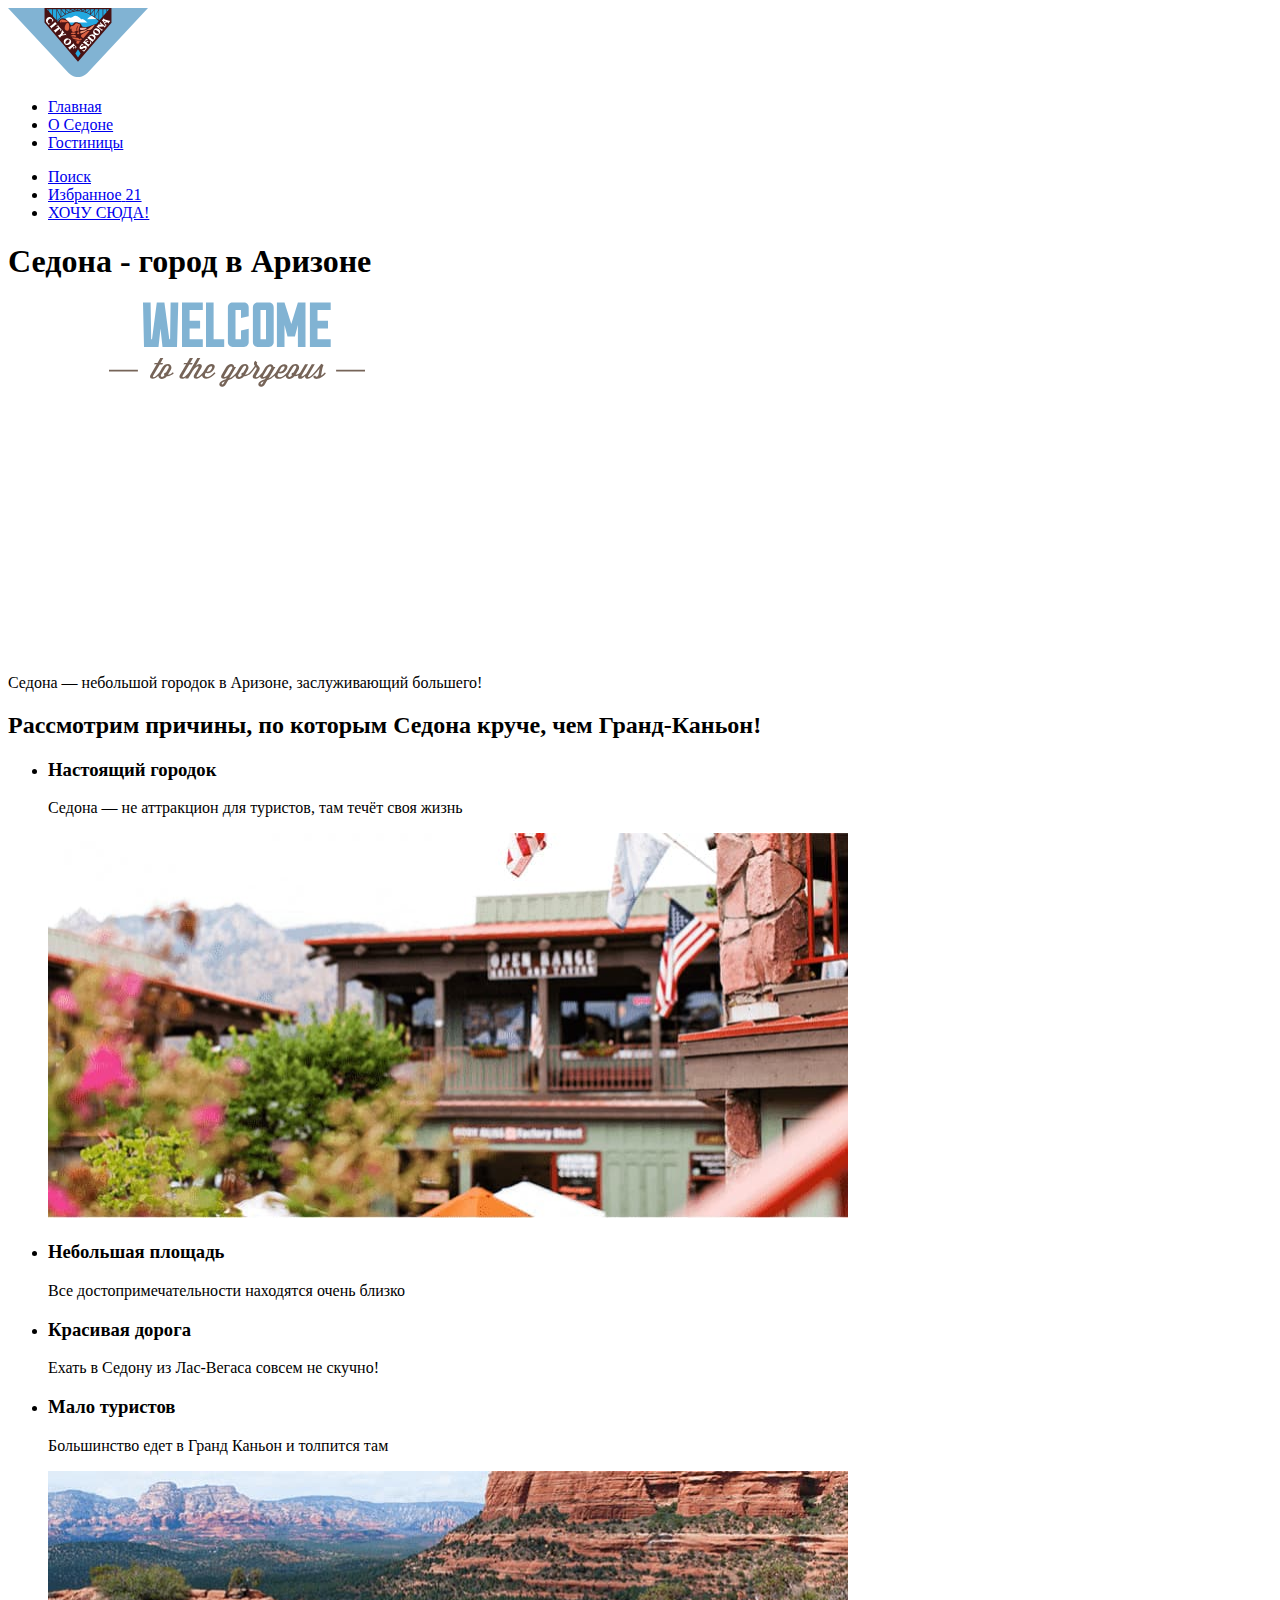
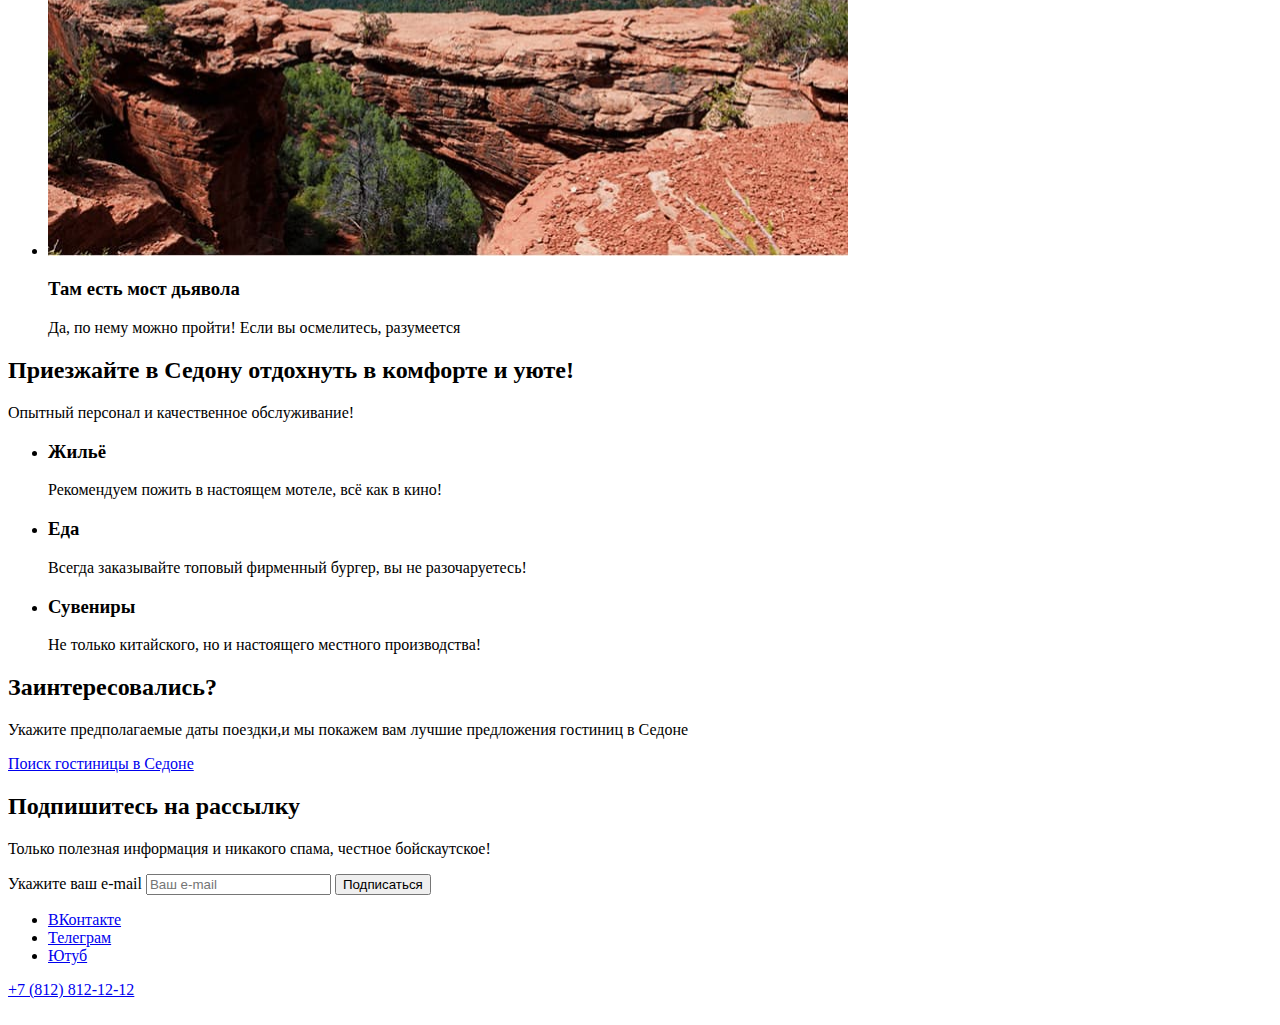
==== index.html @ 7d344d11 "Добавляет контентные изображения х2" ====
<!DOCTYPE html>
<html lang="ru">

  <head>
    <meta charset="utf-8">
    <title>HTML Academy: Седона</title>
  </head>

  <body>
    <header class="page-header">
      <nav class="navigation">
        <a class="navigation-logo" href="index.html" aria-current>
          <img class="page-header-logo" alt="Логотип города Седона" src="images/logo.svg" width="140" height="70">
        </a>
        <ul class="navigation-list">
          <li class="navigation-item">
            <a class="navigation-link navigation-link-current" aria-current href="index.html">Главная</a>
          </li>
          <li class="navigation-item">
            <a class="navigation-link" href="#">О Седоне</a>
          </li>
          <li class="navigation-item">
            <a class="navigation-link" href="#">Гостиницы</a>
          </li>
        </ul>
        <ul class="navigation-list navigation-user">
          <li class="navigation-user-item">
            <a class="navigation-link" href="#">
              <span class="visually-hidden">Поиск</span></a>
          </li>
          <li class="navigation-user-item">
            <a class="navigation-link" href="#">
              <span class="visually-hidden">Избранное</span>
              <span class="likes-number">21</span></a>
          </li>
          <li class="navigation-user-item">
            <a class="navigation-link" href="#">ХОЧУ СЮДА!</a>
          </li>
        </ul>
      </nav>
    </header>

    <main class="main-index">
      <section class="welcome">
        <h1 class="visually-hidden">Седона - город в Аризоне </h1>
        <img class="welcome-photo" src="images/welcome.svg" width="458" height="352"
          alt="Welcome to the gorgeous Sedona because the Grand Canyon sucks!">
      </section>
      <section class="advantages">
        <p>Седона — небольшой городок в Аризоне,
          заслуживающий большего!</p>
        <h2>Рассмотрим причины, по которым Седона круче, чем Гранд-Каньон!</h2>
        <ul class="advantages-list">
          <li class="advantages-item">
            <h3>Настоящий городок</h3>
            <p>Седона — не аттракцион для туристов, там течёт своя жизнь</p>
            <img class="advantages-photo-1" src="images/photo-1.jpg" width="800" height="385"
              alt="Ресторан в городе Седона">
          </li>
          <li class="advantages-item">
            <h3>Небольшая площадь</h3>
            <p>Все достопримечательности находятся очень близко</p>
          </li>
          <li class="advantages-item">
            <h3>Красивая дорога</h3>
            <p>Ехать в Седону из Лас-Вегаса совсем не скучно!</p>
          </li>
          <li class="advantages-item">
            <h3>Мало туристов</h3>
            <p>Большинство едет в Гранд Каньон и толпится там</p>
          </li>
          <li class="advantages-item">
            <img class="advantages-photo-2" src="images/photo-2.jpg" width="800" height="385"
              alt="Каменный мост в скалах из красного песчаника в Седоне">
            <h3>Там есть мост дьявола</h3>
            <p>Да, по нему можно пройти! Если вы осмелитесь, разумеется</p>
          </li>
        </ul>
      </section>
      <section>
        <h2>Приезжайте в Седону отдохнуть в комфорте и уюте!</h2>
        <p>Опытный персонал и качественное обслуживание!</p>
        <ul class="reasons-list">
          <li class="reasons-item">
            <h3>Жильё</h3>
            <p class="reasons-text">Рекомендуем пожить в настоящем мотеле,
              всё как в кино!</p>
          </li>
          <li class="reasons-item">
            <h3>Еда</h3>
            <p class="reasons-text">Всегда заказывайте
              топовый фирменный бургер, вы не разочаруетесь!</p>
          </li>
          <li class="reasons-item">
            <h3>Сувениры</h3>
            <p class="reasons-text">Не только китайского,
              но и настоящего местного производства!</p>
          </li>
        </ul>
      </section>
      <section>
        <h2>Заинтересовались?</h2>
        <p>Укажите предполагаемые даты поездки,и мы покажем вам лучшие предложения гостиниц в Седоне</p>
        <a href="#">Поиск гостиницы в Седоне</a>
      </section>
      <section>
        <h2>Подпишитесь на рассылку</h2>
        <p>Только полезная информация и никакого спама, честное бойскаутское!</p>
        <form class="subscribe-form" action="https://echo.htmlacademy.ru/" method="post">
          <label class="visually-hidden" for="subscribe-email">Укажите ваш e-mail</label>
          <input type="text" id="subscribe-email" name="user-email" placeholder="Ваш e-mail" required>
          <button class="subscribe-button" type="submit">Подписаться</button>
        </form>
      </section>
    </main>
    <footer class="page-footer">
      <div class="social-network">
        <ul class="social-network-list">
          <li class="social-network-item">
            <a class="social-network" href="https://vk.com/htmlacademy">
              <span class="visually-hidden">ВКонтакте</span>
            </a>
          </li>
          <li class="social-network-item">
            <a class="social-network" href="https://t.me/s/htmlacademy">
              <span class="visually-hidden">Телеграм</span>
            </a>
          </li>
          <li class="social-network-item">
            <a class="social-network" href="https://www.youtube.com/channel/UChUxTMjJGo-JDRY8pNTGL2g">
              <span class="visually-hidden">Ютуб</span>
            </a>
          </li>
        </ul>
      </div>
      <div class="phone-number">
        <a class="phone-number" href="tel:+78128121212">+7 (812) 812-12-12</a>
      </div>
      <div class="partner-logo">
        <a class="partner-logo-link" href="https://htmlacademy.ru/"><img src="#" alt=""></a>
      </div>
    </footer>
  </body>

</html>
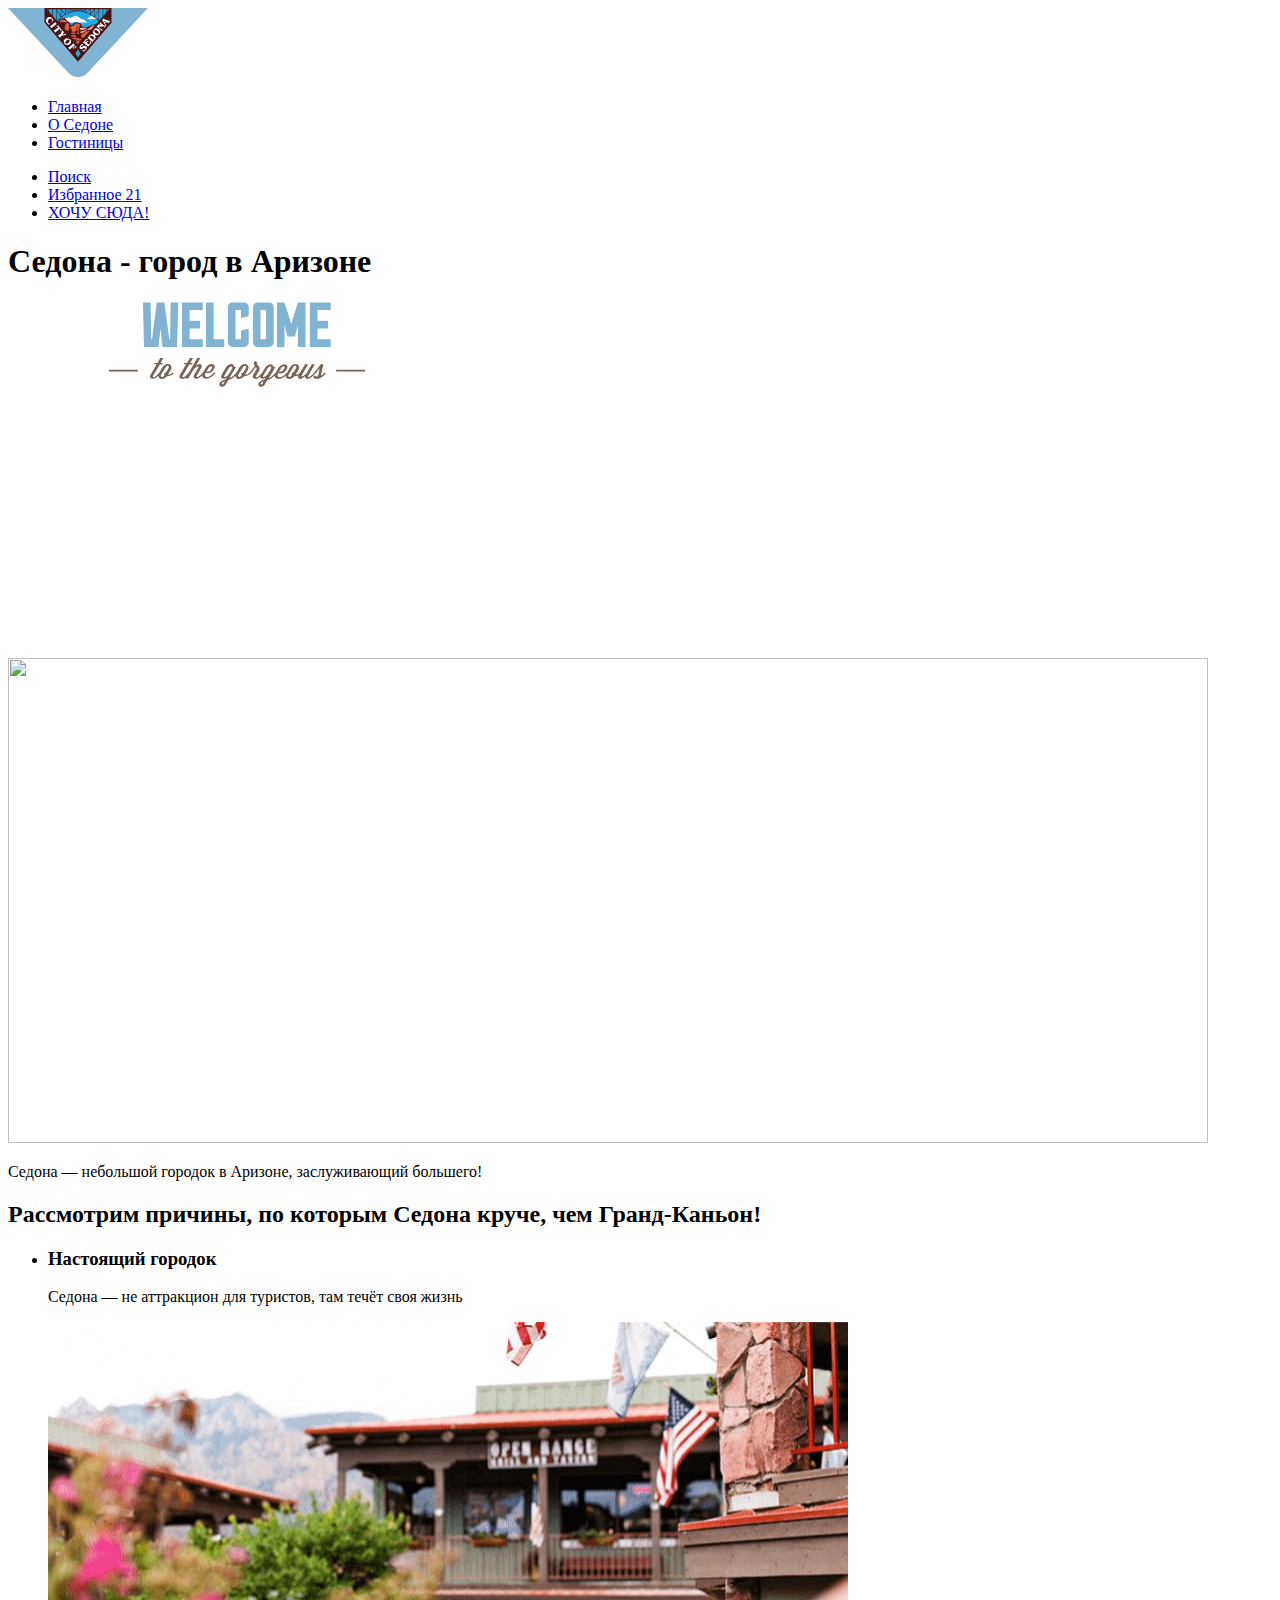
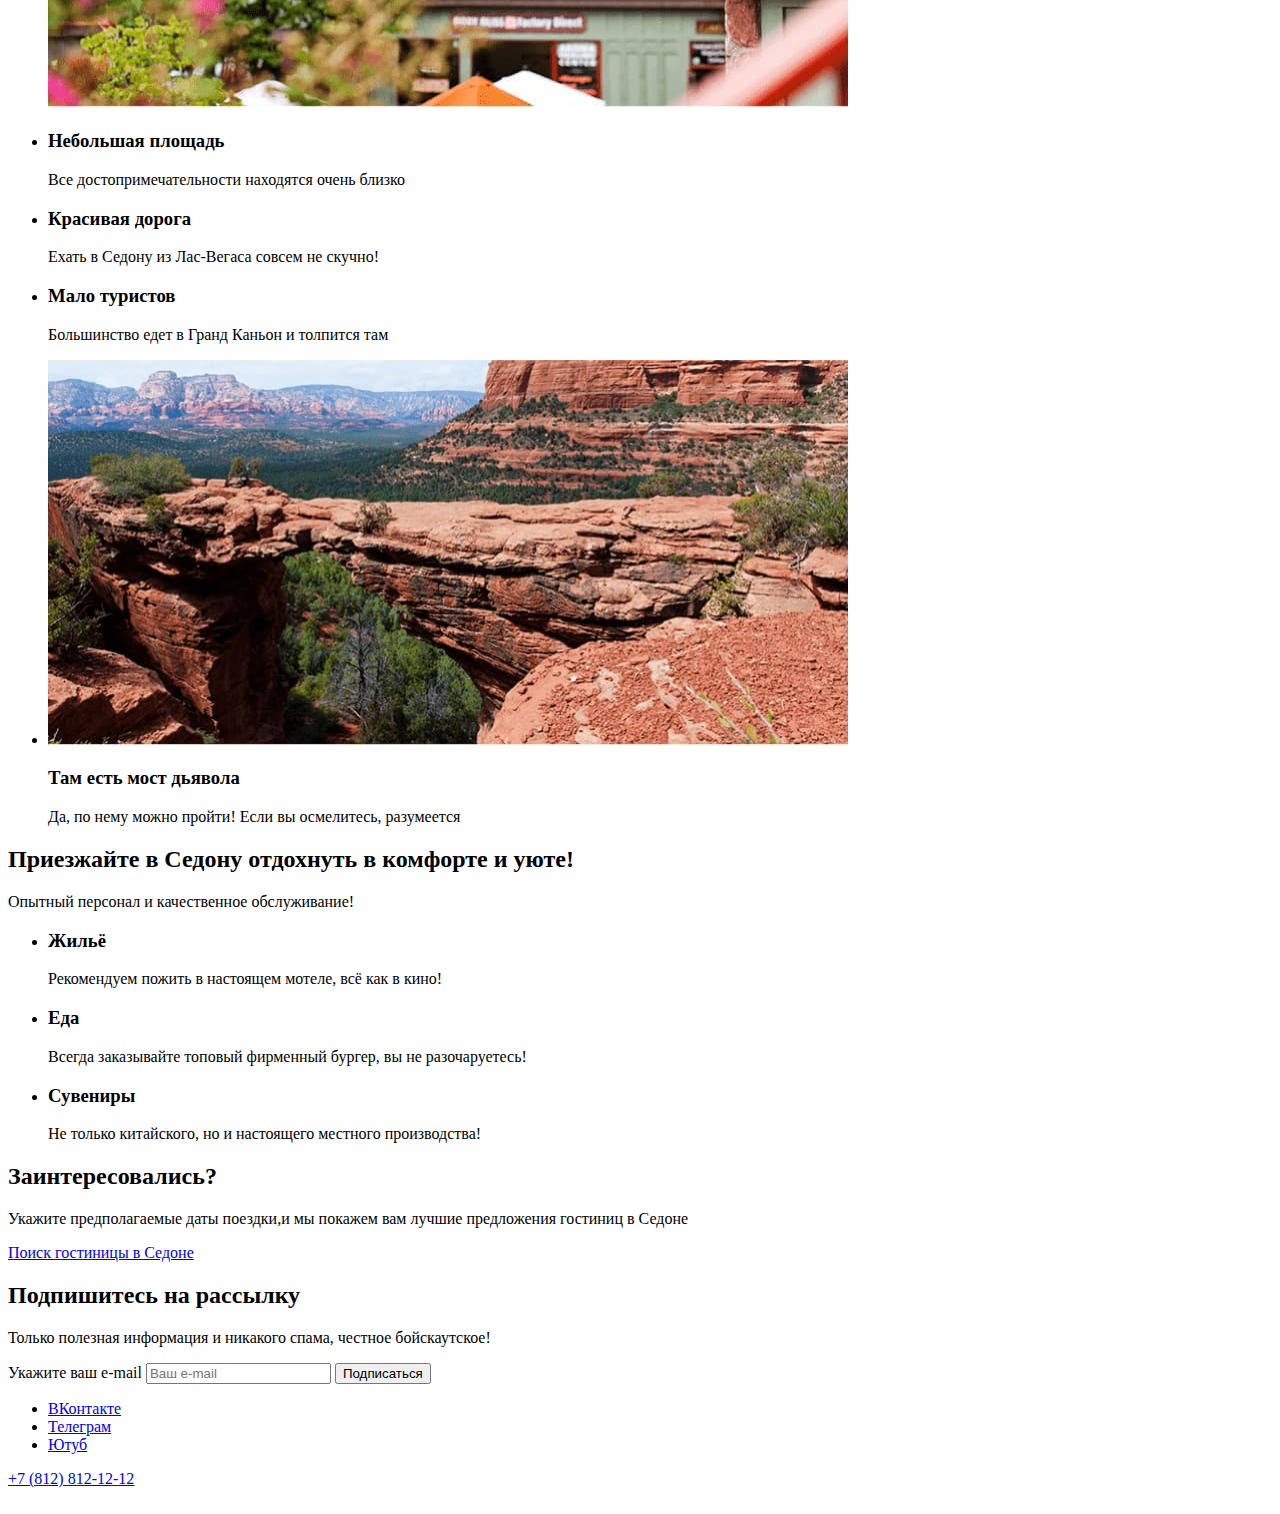
==== commit db582cd3: "Базовая стилизация ч1" ====
--- a/index.html
+++ b/index.html
@@ -4,6 +4,7 @@
   <head>
     <meta charset="utf-8">
     <title>HTML Academy: Седона</title>
+    <link rel="stylesheet" href="styles/styles.css">
   </head>
 
   <body>
@@ -14,7 +15,7 @@
         </a>
         <ul class="navigation-list">
           <li class="navigation-item">
-            <a class="navigation-link navigation-link-current" aria-current href="index.html">Главная</a>
+            <a class="navigation-link-current" aria-current href="index.html">Главная</a>
           </li>
           <li class="navigation-item">
             <a class="navigation-link" href="#">О Седоне</a>
@@ -23,7 +24,7 @@
             <a class="navigation-link" href="#">Гостиницы</a>
           </li>
         </ul>
-        <ul class="navigation-list navigation-user">
+        <ul class="navigation-list-user">
           <li class="navigation-user-item">
             <a class="navigation-link" href="#">
               <span class="visually-hidden">Поиск</span></a>
@@ -34,7 +35,7 @@
               <span class="likes-number">21</span></a>
           </li>
           <li class="navigation-user-item">
-            <a class="navigation-link" href="#">ХОЧУ СЮДА!</a>
+            <a class="navigation-link nav-button" href="#">ХОЧУ СЮДА!</a>
           </li>
         </ul>
       </nav>
@@ -43,15 +44,16 @@
     <main class="main-index">
       <section class="welcome">
         <h1 class="visually-hidden">Седона - город в Аризоне </h1>
-        <img class="welcome-photo" src="images/welcome.svg" width="458" height="352"
+        <img class="welcome-text" src="images/welcome.svg" width="458" height="352"
           alt="Welcome to the gorgeous Sedona because the Grand Canyon sucks!">
+        <img class="welcome-image" src="images/welcome-image.jpg" width="1200" height="485" alt="">
       </section>
       <section class="advantages">
         <p>Седона — небольшой городок в Аризоне,
           заслуживающий большего!</p>
         <h2>Рассмотрим причины, по которым Седона круче, чем Гранд-Каньон!</h2>
         <ul class="advantages-list">
-          <li class="advantages-item">
+          <li class="advantages-item-white">
             <h3>Настоящий городок</h3>
             <p>Седона — не аттракцион для туристов, там течёт своя жизнь</p>
             <img class="advantages-photo-1" src="images/photo-1.jpg" width="800" height="385"
@@ -69,7 +71,7 @@
             <h3>Мало туристов</h3>
             <p>Большинство едет в Гранд Каньон и толпится там</p>
           </li>
-          <li class="advantages-item">
+          <li class="advantages-item-white">
             <img class="advantages-photo-2" src="images/photo-2.jpg" width="800" height="385"
               alt="Каменный мост в скалах из красного песчаника в Седоне">
             <h3>Там есть мост дьявола</h3>
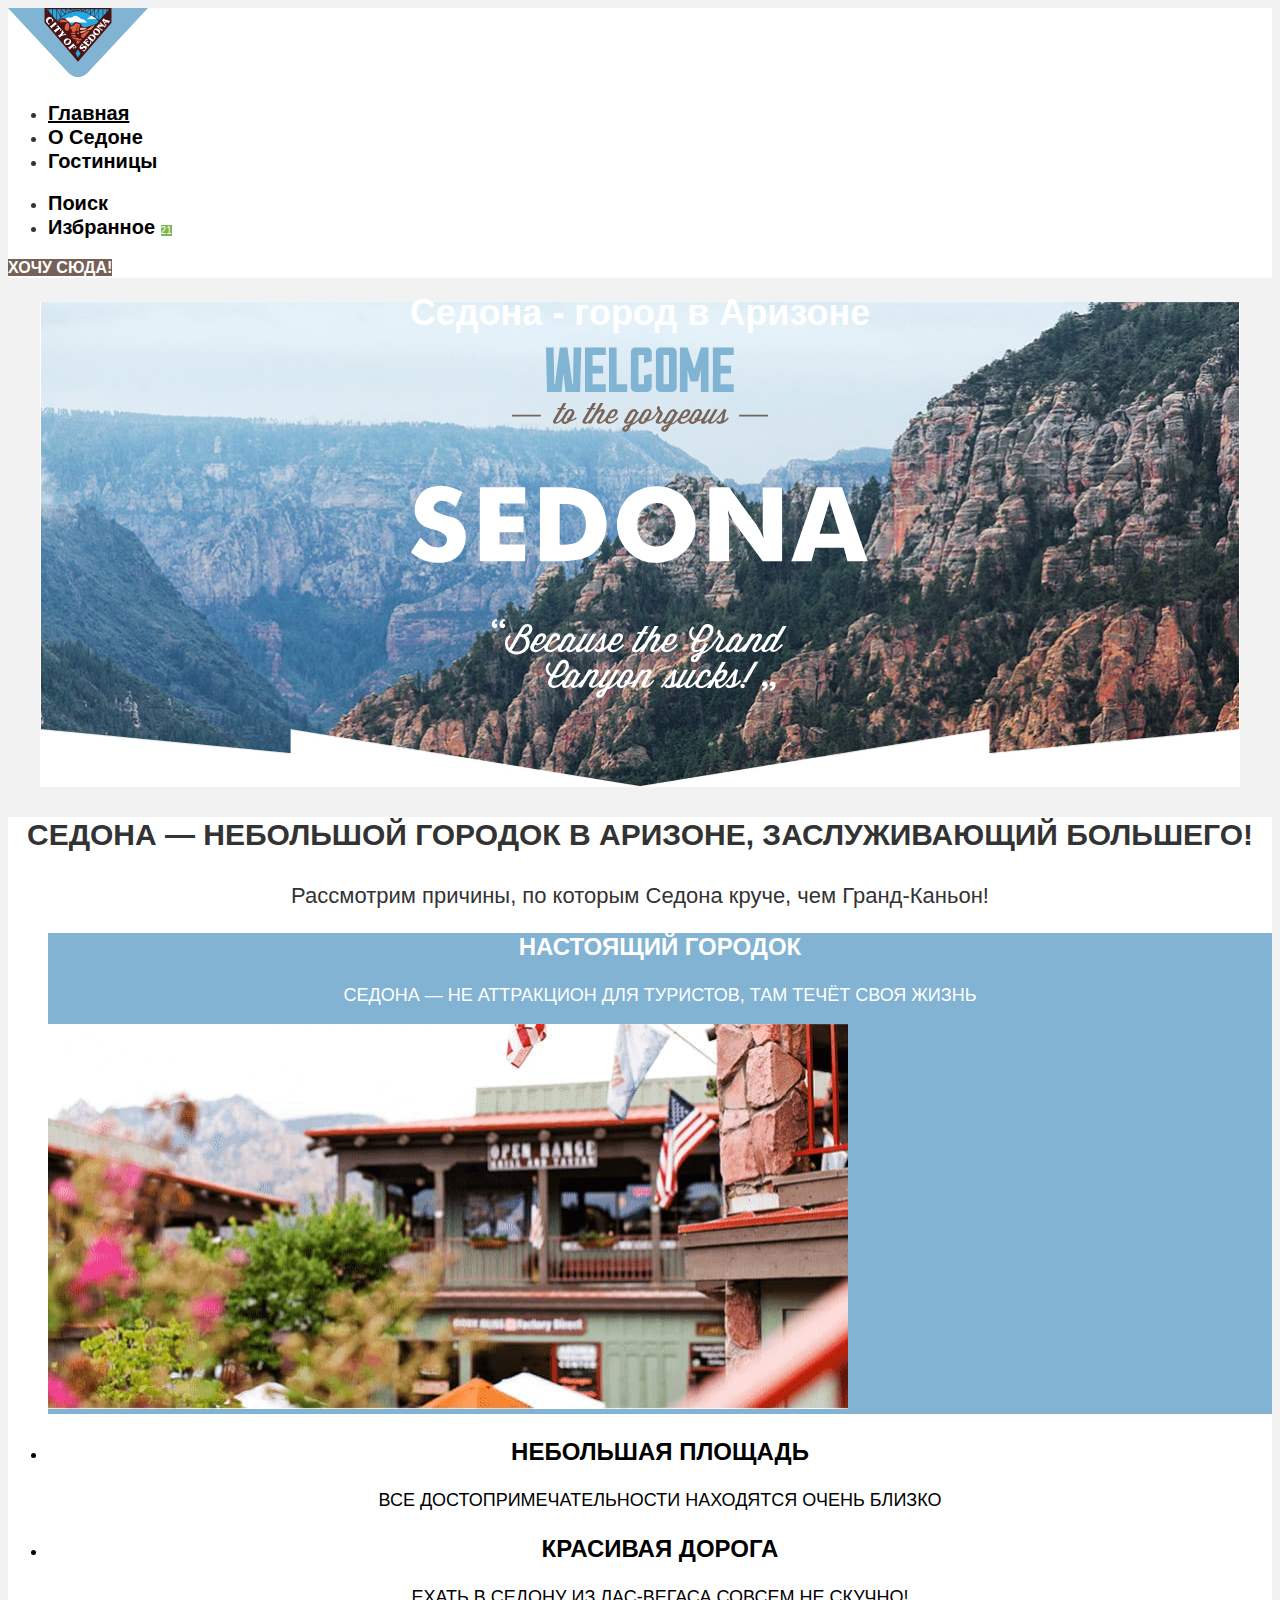
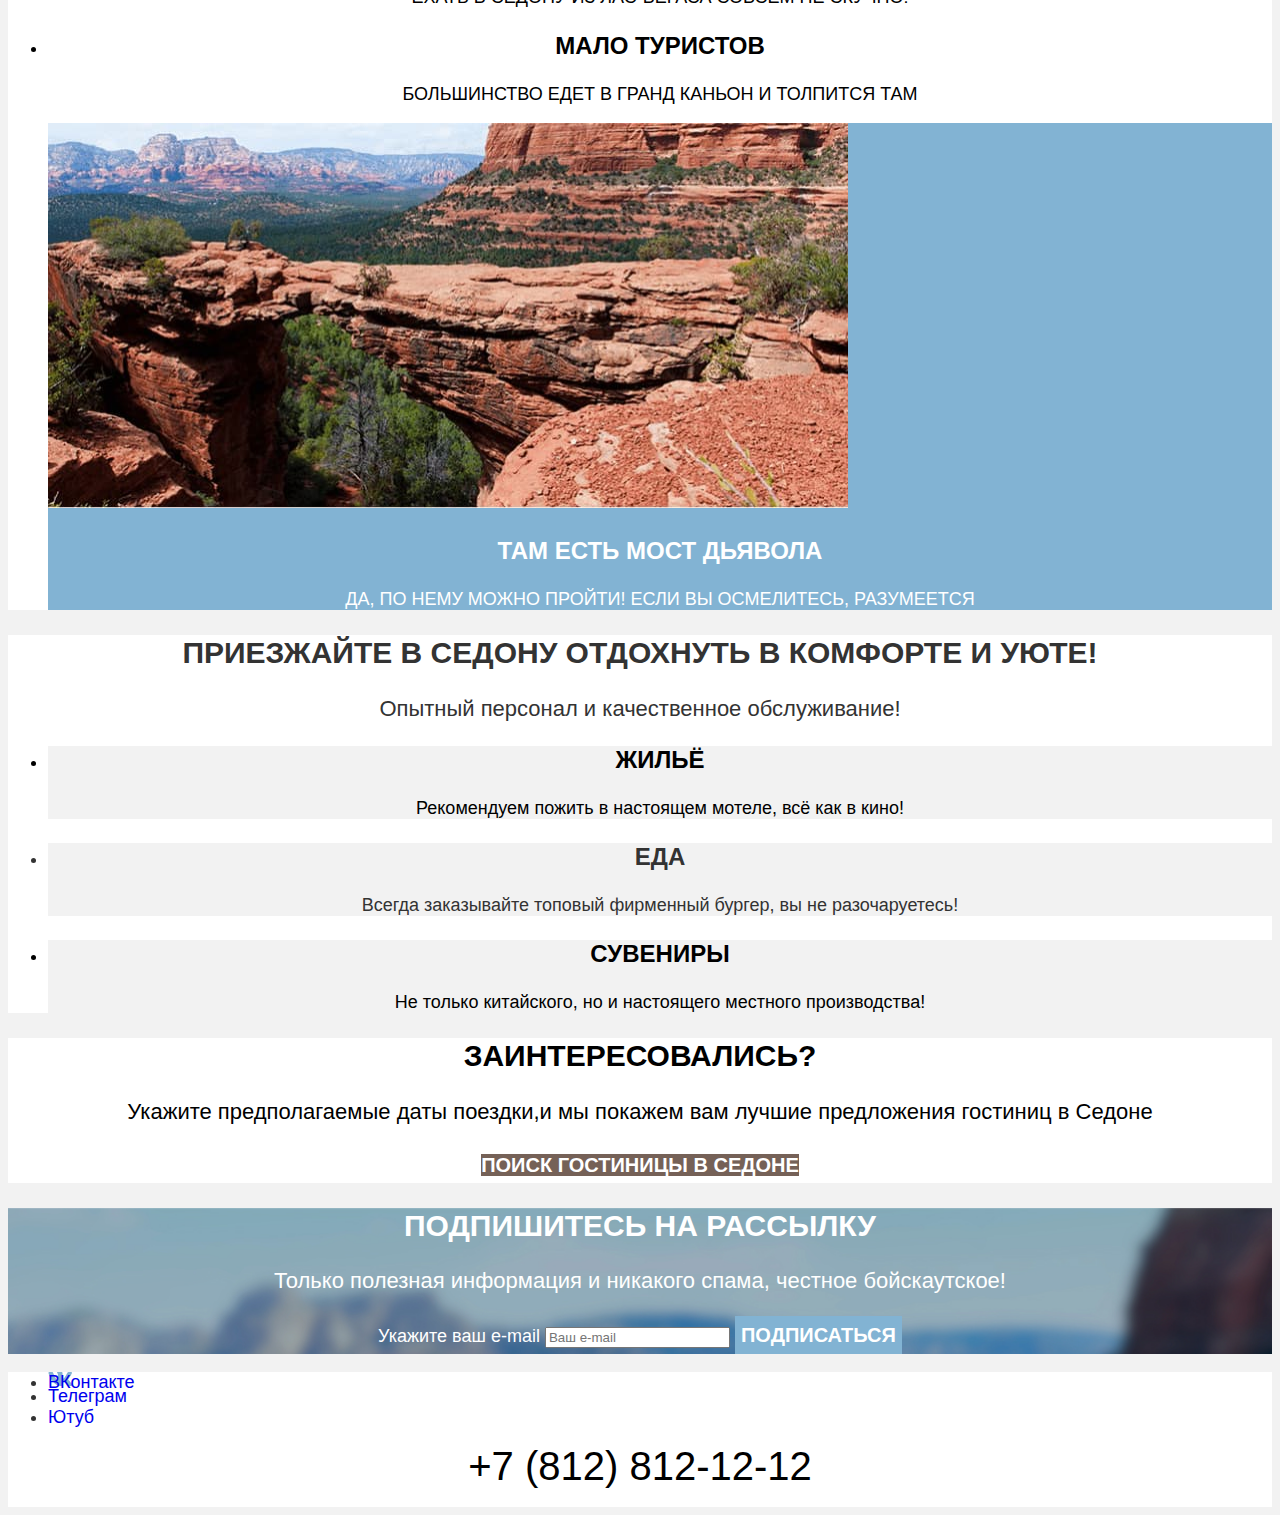
==== commit 213f4c28: "Добавляет 4 пункт для авт проверки" ====
--- a/index.html
+++ b/index.html
@@ -8,20 +8,20 @@
   </head>
 
   <body>
-    <header class="page-header">
+    <header data-test="header" class="page-header">
       <nav class="navigation">
-        <a class="navigation-logo" href="index.html" aria-current>
+        <a class="navigation-logo" href="index.html" aria-current="page">
           <img class="page-header-logo" alt="Логотип города Седона" src="images/logo.svg" width="140" height="70">
         </a>
         <ul class="navigation-list">
           <li class="navigation-item">
-            <a class="navigation-link-current" aria-current href="index.html">Главная</a>
+            <a class="navigation-link-current" aria-current="page" href="index.html">Главная</a>
           </li>
           <li class="navigation-item">
             <a class="navigation-link" href="#">О Седоне</a>
           </li>
           <li class="navigation-item">
-            <a class="navigation-link" href="#">Гостиницы</a>
+            <a class="navigation-link" href="catalog.html">Гостиницы</a>
           </li>
         </ul>
         <ul class="navigation-list-user">
@@ -34,26 +34,27 @@
               <span class="visually-hidden">Избранное</span>
               <span class="likes-number">21</span></a>
           </li>
-          <li class="navigation-user-item">
-            <a class="navigation-link nav-button" href="#">ХОЧУ СЮДА!</a>
-          </li>
         </ul>
+        <div class="ooo">
+          <a class="nav-button" href="#">ХОЧУ СЮДА!</a>
+        </div>
       </nav>
     </header>
 
-    <main class="main-index">
+    <main data-test="main" class="main-index">
       <section class="welcome">
         <h1 class="visually-hidden">Седона - город в Аризоне </h1>
-        <img class="welcome-text" src="images/welcome.svg" width="458" height="352"
+
+        <img class="welcome-svg" src="images/welcome.svg" width="458" height="352"
           alt="Welcome to the gorgeous Sedona because the Grand Canyon sucks!">
-        <img class="welcome-image" src="images/welcome-image.jpg" width="1200" height="485" alt="">
+
       </section>
-      <section class="advantages">
+      <section data-test="advantages" class="advantages">
         <p>Седона — небольшой городок в Аризоне,
           заслуживающий большего!</p>
         <h2>Рассмотрим причины, по которым Седона круче, чем Гранд-Каньон!</h2>
         <ul class="advantages-list">
-          <li class="advantages-item-white">
+          <li class="advantages-item">
             <h3>Настоящий городок</h3>
             <p>Седона — не аттракцион для туристов, там течёт своя жизнь</p>
             <img class="advantages-photo-1" src="images/photo-1.jpg" width="800" height="385"
@@ -71,7 +72,7 @@
             <h3>Мало туристов</h3>
             <p>Большинство едет в Гранд Каньон и толпится там</p>
           </li>
-          <li class="advantages-item-white">
+          <li class="advantages-item">
             <img class="advantages-photo-2" src="images/photo-2.jpg" width="800" height="385"
               alt="Каменный мост в скалах из красного песчаника в Седоне">
             <h3>Там есть мост дьявола</h3>
@@ -79,7 +80,7 @@
           </li>
         </ul>
       </section>
-      <section>
+      <section class="invitation">
         <h2>Приезжайте в Седону отдохнуть в комфорте и уюте!</h2>
         <p>Опытный персонал и качественное обслуживание!</p>
         <ul class="reasons-list">
@@ -100,12 +101,12 @@
           </li>
         </ul>
       </section>
-      <section>
+      <section class="best-deal">
         <h2>Заинтересовались?</h2>
         <p>Укажите предполагаемые даты поездки,и мы покажем вам лучшие предложения гостиниц в Седоне</p>
         <a href="#">Поиск гостиницы в Седоне</a>
       </section>
-      <section>
+      <section data-test="subscribe" class="mailing">
         <h2>Подпишитесь на рассылку</h2>
         <p>Только полезная информация и никакого спама, честное бойскаутское!</p>
         <form class="subscribe-form" action="https://echo.htmlacademy.ru/" method="post">
@@ -115,8 +116,8 @@
         </form>
       </section>
     </main>
-    <footer class="page-footer">
-      <div class="social-network">
+    <footer data-test="footer" class="page-footer">
+      <div class="social-network-link">
         <ul class="social-network-list">
           <li class="social-network-item">
             <a class="social-network" href="https://vk.com/htmlacademy">
--- a/styles/styles.css
+++ b/styles/styles.css
@@ -0,0 +1,520 @@
+@font-face {
+    font-family: "PT Sans";
+    font-style: normal;
+    font-weight: 400;
+    src: url("../fonts/pt-sans-400.woff2") format("woff2");
+    font-display: swap;
+}
+
+@font-face {
+    font-family: "PT Sans";
+    font-style: normal;
+    font-weight: 700;
+    src: url("../fonts/pt-sans-700.woff2") format("woff2");
+    font-display: swap;
+}
+
+body {
+    font-family: "PT Sans", sans-serif;
+    font-size: 18px;
+    line-height: 21px;
+    font-weight: 400;
+    font-style: normal;
+    color: #333333;
+    background-color: #F2F2F2;
+}
+
+.navigation {
+    background-color: #FFFFFF;
+}
+
+.navigation-link {
+    font-size: 20px;
+    line-height: 24px;
+    font-weight: 700;
+    text-transform: capitalize;
+    color: #000000;
+    text-decoration: none;
+}
+
+.navigation-link-current {
+    font-size: 20px;
+    line-height: 24px;
+    font-weight: 700;
+    text-transform: capitalize;
+    color: #000000;
+    text-decoration: underline;
+}
+
+.likes-number {
+    background-color: #7DB54F;
+    font-weight: 400;
+    font-size: 10px;
+    line-height: 1;
+    text-align: center;
+    color: #FFFFFF;
+}
+
+.nav-button {
+    font-size: 16px;
+    line-height: 20px;
+    font-weight: 700;
+    color: #FFFFFF;
+    text-decoration: none;
+    background-color: #756157;
+    text-align: center;
+    text-transform: uppercase;
+    font-family: inherit;
+}
+
+.advantages {
+    background-color: #FFFFFF;
+}
+
+
+.advantages p {
+    font-weight: 700;
+    font-size: 30px;
+    line-height: 36px;
+    text-transform: uppercase;
+    text-align: center;
+}
+
+.advantages h2 {
+    font-weight: 400;
+    font-size: 22px;
+    line-height: 26px;
+    text-align: center;
+}
+
+.advantages-item h3 {
+    font-weight: 700;
+    font-size: 24px;
+    line-height: 28px;
+    text-transform: uppercase;
+    text-align: center;
+
+}
+
+.advantages-item p {
+    font-weight: 400;
+    font-size: 18px;
+    line-height: 21px;
+    text-align: center;
+}
+
+.advantages-item h3 {
+    font-weight: 700;
+    font-size: 24px;
+    line-height: 28px;
+    text-transform: uppercase;
+    text-align: center;
+}
+
+.advantages-item p {
+    font-weight: 400;
+    font-size: 18px;
+    line-height: 21px;
+    text-align: center;
+}
+
+.welcome {
+    width: 1200px;
+    height: 485px;
+    background-image: url("images/welcome.svg"), url(../images/welcome-image.jpg);
+    color: #ffffff;
+    background-color: #ffffff;
+    background-repeat: no-repeat;
+    background-size: 485px 352px, contain;
+    display: block, none;
+    background-position: center;
+    text-align: center;
+    margin: auto;
+    padding: 0;
+}
+
+
+
+.advantages-list {
+    color: #000000;
+}
+
+.advantages-item:nth-child(4n + 1) {
+    background-color: #82B3D3;
+    color: #FFFFFF;
+}
+
+.advantages-item:nth-child(2n + 2) {
+    background-color: #83B3D3 12%;
+    color: #000000;
+}
+
+.advantages-item:nth-child(3) {
+    background-color: #83B3D3 20%;
+    color: #000000;
+}
+
+.invitation {
+    background-color: #FFFFFF;
+}
+
+.invitation h2 {
+    font-weight: 700;
+    font-size: 30px;
+    line-height: 36px;
+    text-transform: uppercase;
+    text-align: center;
+}
+
+.invitation p {
+    font-weight: 400;
+    font-size: 22px;
+    line-height: 26px;
+    text-align: center;
+}
+
+.reasons-item h3 {
+    font-weight: 700;
+    font-size: 24px;
+    line-height: 28px;
+    text-transform: uppercase;
+    text-align: center;
+}
+
+.reasons-item p {
+    font-weight: 400;
+    font-size: 18px;
+    line-height: 21px;
+    text-align: center;
+}
+
+.reasons-item {
+    background-color: #F2F2F2;
+    color: #000000;
+}
+
+.reasons-item:nth-child(1)
+{
+background-color: rgba (131, 179, 211, 0.12);
+}
+
+.reasons-item:nth-child(3) {
+    background-color: rgba (131, 179, 211, 0.12);
+}
+
+.reasons-item:nth-child(2) {
+    background-color: rgba (131, 179, 211, 0.2);
+    color: #333333;
+}
+
+.best-deal {
+    background-color: #ffffff;
+    color: #000000;
+    text-align: center;
+}
+
+.best-deal h2 {
+    font-weight: 700;
+    font-size: 30px;
+    line-height: 36px;
+    text-transform: uppercase;
+}
+
+.best-deal p {
+    font-weight: 400;
+    font-size: 22px;
+    line-height: 26px;
+}
+
+.best-deal a {
+    font-weight: 700;
+    font-size: 20px;
+    line-height: 180%;
+    text-transform: uppercase;
+    color: #FFFFFF;
+    background-color: #756157;
+}
+
+.mailing {
+    background-image: url(../images/Subscribe.jpg);
+    color: #FFFFFF;
+    text-align: center;
+    background-size: cover;
+    background-repeat: no-repeat;
+}
+
+.mailing h2 {
+    font-weight: 700;
+    font-size: 30px;
+    line-height: 120%;
+    text-transform: uppercase;
+}
+
+.mailing p {
+    font-weight: 400;
+    font-size: 22px;
+    line-height: 118%;
+}
+
+.mailing button {
+    font-weight: 700;
+    font-size: 20px;
+    line-height: 180%;
+    text-transform: uppercase;
+    background-color: #82B3D3;
+    color: #FFFFFF;
+    text-align: center;
+    font-family: inherit;
+    border: none;
+}
+
+.page-footer {
+    background-color: #FFFFFF;
+}
+
+.phone-number {
+    font-weight: 400;
+    font-size: 40px;
+    color: #000000;
+    line-height: 100%;
+    text-transform: uppercase;
+    text-align: center;
+}
+
+.social-network-item:nth-child(1) {
+    background-image: url("../images/vk.svg");
+    border: none;
+    height: 14px;
+    width: 24px;
+    background-repeat: no-repeat;
+}
+
+.navigation-link-current:nth-child(3) {
+    font-size: 20px;
+    line-height: 24px;
+    font-weight: 700;
+    text-transform: capitalize;
+    color: #000000;
+    text-decoration: underline;
+}
+
+.inner-header {
+    background-image: url("../images/catalog-products-photo.png");
+    background-repeat: no-repeat;
+    background-size: cover;
+    color: #FFFFFF;
+    border: none;
+}
+
+.inner-header-title {
+    font-weight: 700;
+    font-size: 60px;
+    line-height: 130%;
+}
+
+.breadcrumbs-link {
+    font-weight: 400;
+    font-size: 16px;
+    line-height: 131%;
+    color: #FFFFFF;
+}
+
+.catalog-filter-title {
+    font-weight: 700;
+    font-size: 20px;
+    line-height: 120%;
+    text-transform: capitalize;
+}
+
+.catalog-filter-item {
+    font-weight: 400;
+    font-size: 18px;
+    line-height: 128%;
+}
+
+fieldset {
+    border: 0;
+}
+
+
+
+.filter-button {
+    font-weight: 700;
+    font-size: 16px;
+    line-height: 125%;
+    text-transform: uppercase;
+    text-align: center;
+    color: #FFFFFF;
+    border: none;
+    outline: none;
+    background-color: rgba(0, 0, 0, 0);
+    font-family: inherit;
+}
+
+.active-filter-button {
+    background-color: #82B3D3;
+    color: #FFFFFF;
+    font-family: inherit;
+}
+
+.catalog-choice {
+    background-color: #FFFFFF;
+    color: #000000;
+}
+
+.catalog-title {
+    font-weight: 700;
+    font-size: 30px;
+    line-height: 120%;
+    text-transform: uppercase;
+}
+
+select {
+    font-weight: 400;
+    font-size: 18px;
+    line-height: 117%;
+    font-family: inherit;
+}
+
+.catalog-card-title {
+    font-weight: 700;
+    font-size: 24px;
+    line-height: 117%;
+    color: #000000;
+}
+
+.card-description,
+.card-price {
+    font-weight: 400;
+    font-size: 18px;
+    line-height: 117%;
+}
+
+.button-style {
+    font-weight: 700;
+    font-size: 16px;
+    line-height: 125%;
+    text-transform: uppercase;
+    text-align: center;
+    color: #FFFFFF;
+    background-color: #756157;
+    width: 140px;
+    height: 36px;
+    border-radius: 4px;
+    padding: 8px 50px;
+    text-decoration: none;
+    font-family: inherit;
+}
+
+.favourite-card {
+    font-weight: 700;
+    font-size: 16px;
+    line-height: 125%;
+    text-transform: uppercase;
+    text-align: center;
+    color: #FFFFFF;
+    background-color: #82B3D3;
+    width: 140px;
+    height: 36px;
+    border-radius: 4px;
+    font-family: inherit;
+    border: none;
+}
+
+.favourite-card-active {
+    font-weight: 700;
+    font-size: 16px;
+    line-height: 125%;
+    text-transform: uppercase;
+    text-align: center;
+    color: #FFFFFF;
+    background-color: #7DB54F;
+    width: 140px;
+    height: 36px;
+    border-radius: 4px;
+    font-family: inherit;
+    border: none;
+}
+
+.rating {
+    font-weight: 400;
+    font-size: 16px;
+    line-height: 125%;
+    text-transform: uppercase;
+    text-align: center;
+    color: #000000;
+    background-color: #F2F2F2;
+    width: 140px;
+    height: 37px;
+    border-radius: 4px;
+}
+
+.catalog-item {
+    width: 340px;
+    height: 438px;
+    background-color: #FFFFFF;
+    border-style: solid;
+    border-width: 1px;
+    border-color: #E5E5E5;
+}
+
+.pagination-item {
+    width: 60px;
+    height: 60px;
+    border-radius: 4px;
+    font-weight: 700;
+    font-size: 20px;
+    line-height: 180%;
+    text-transform: uppercase;
+    text-align: center;
+    color: #FFFFFF;
+    background-color: #82B3D3;
+}
+.pagination-link {
+    color: #FFFFFF;
+}
+
+.pagination-link-current {
+    color:#000000;
+}
+.pagination-link-more {
+    color:#000000;
+}
+
+
+.pagination-item:nth-child(1) {
+    width: 60px;
+    height: 60px;
+    border-radius: 4px;
+    font-weight: 700;
+    font-size: 20px;
+    line-height: 180%;
+    text-transform: uppercase;
+    text-align: center;
+    color: #000000;
+    background-color: #F2F2F2;
+}
+
+.pagination-item:nth-child(5) {
+    width: 60px;
+    height: 60px;
+    border-radius: 4px;
+    font-weight: 400;
+    font-size: 22px;
+    line-height: 118%;
+    text-align: center;
+    color: #000000;
+    background-color: #ffffff;
+}
+a {
+    text-decoration: none;
+}
+.main-inner a:link > .view-item{
+    color: #FFFFFF;
+}
+.main-inner a:visited > .button-style {
+    color: rgb(85, 26, 139);
+}
+.main-inner a:active {
+    text-decoration: underline;
+}
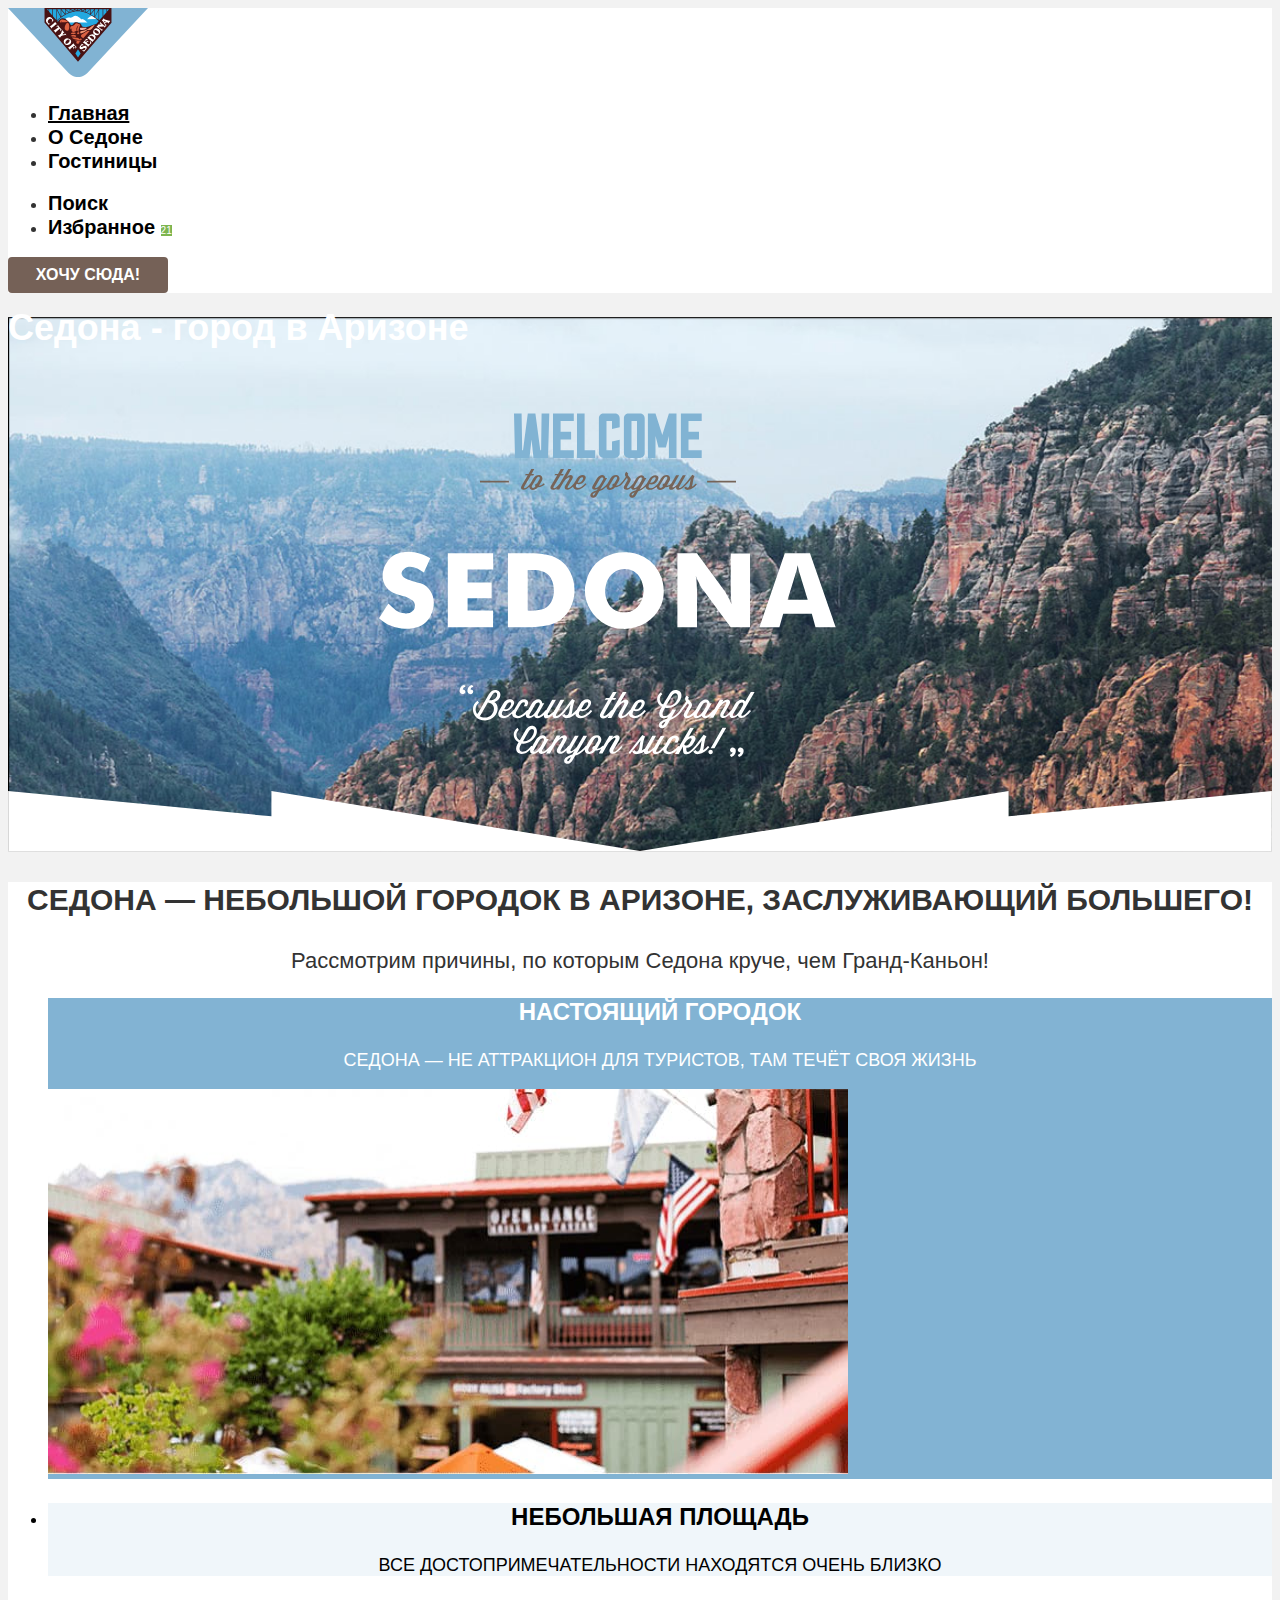
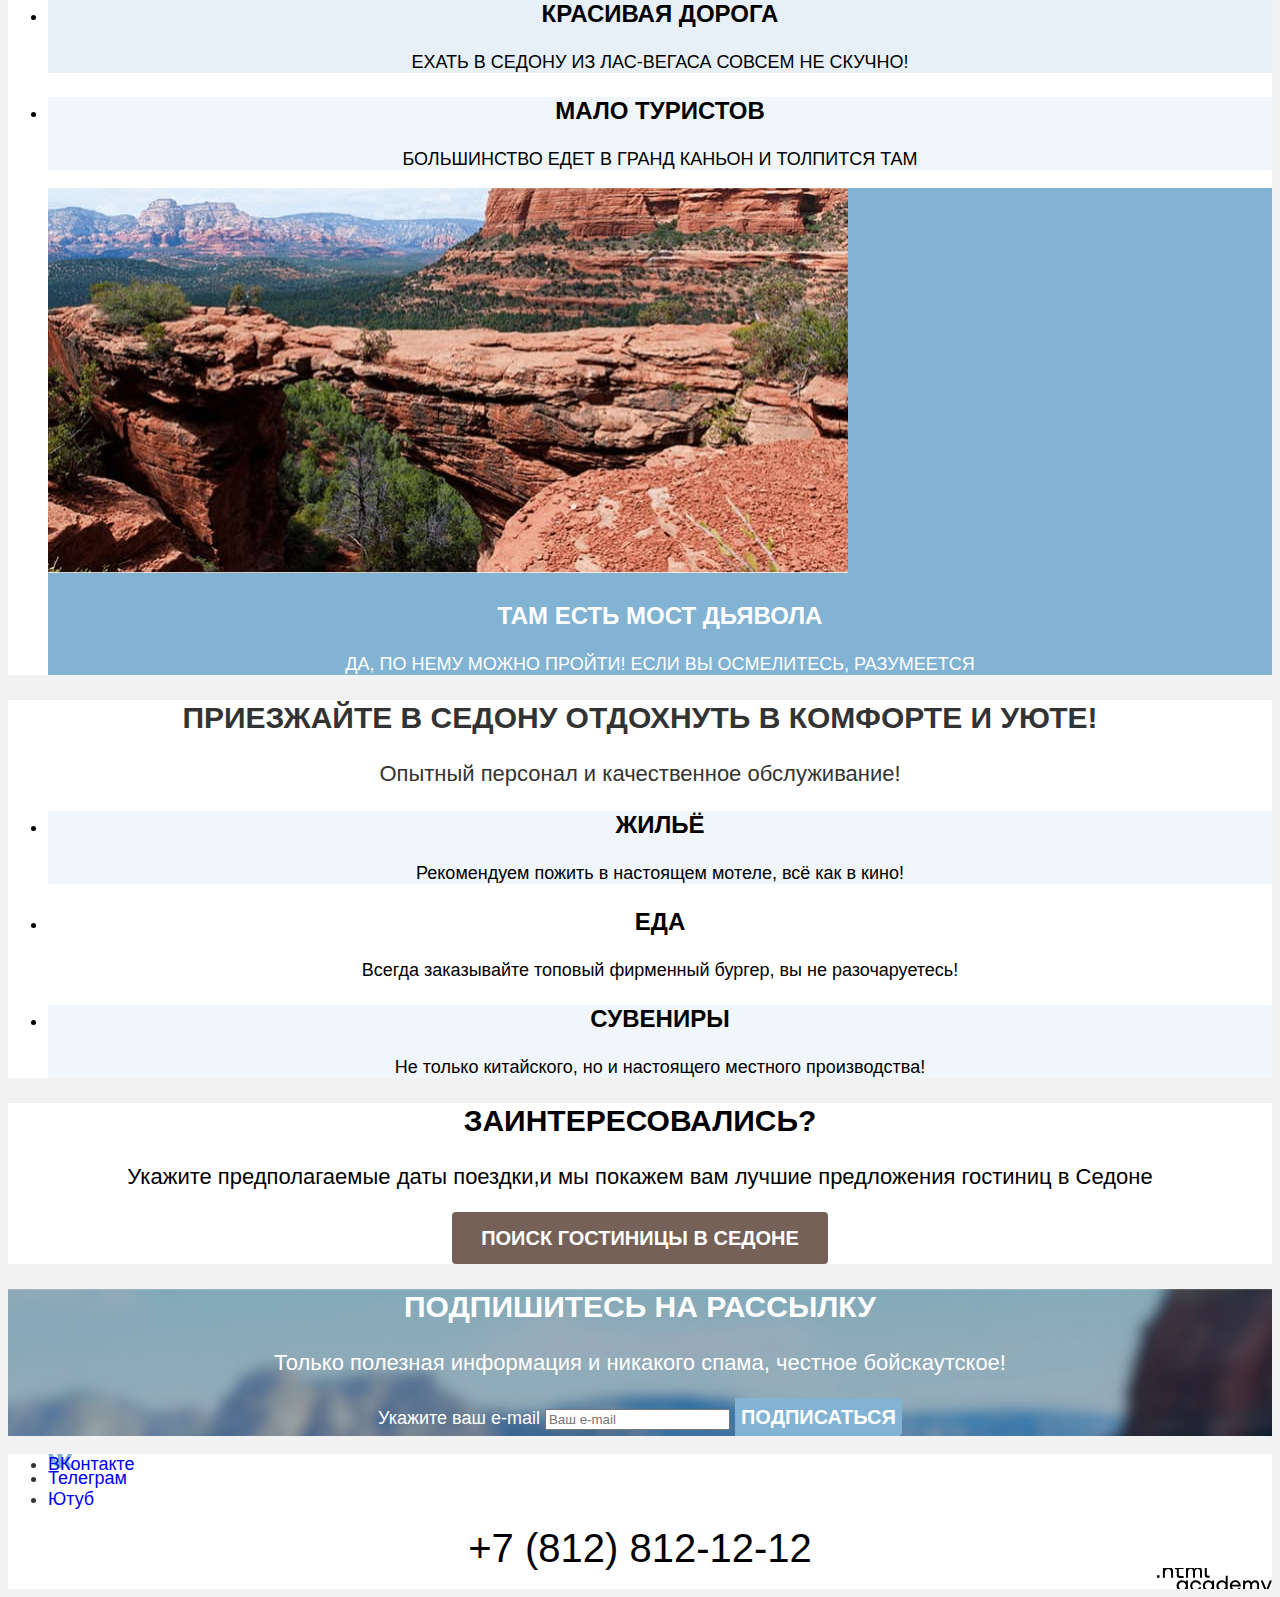
==== commit d1774d06: "Добавляет базовую стилизацию версия 4" ====
--- a/index.html
+++ b/index.html
@@ -35,8 +35,8 @@
               <span class="likes-number">21</span></a>
           </li>
         </ul>
-        <div class="ooo">
-          <a class="nav-button" href="#">ХОЧУ СЮДА!</a>
+        <div>
+          <button class="navigation-button"><a class="navigation-link-button" href="#">ХОЧУ СЮДА!</a></button>
         </div>
       </nav>
     </header>
@@ -44,10 +44,8 @@
     <main data-test="main" class="main-index">
       <section class="welcome">
         <h1 class="visually-hidden">Седона - город в Аризоне </h1>
-
         <img class="welcome-svg" src="images/welcome.svg" width="458" height="352"
           alt="Welcome to the gorgeous Sedona because the Grand Canyon sucks!">
-
       </section>
       <section data-test="advantages" class="advantages">
         <p>Седона — небольшой городок в Аризоне,
@@ -104,7 +102,7 @@
       <section class="best-deal">
         <h2>Заинтересовались?</h2>
         <p>Укажите предполагаемые даты поездки,и мы покажем вам лучшие предложения гостиниц в Седоне</p>
-        <a href="#">Поиск гостиницы в Седоне</a>
+        <button class="best-deal-button"> <a class="best-deal-link" href="#">Поиск гостиницы в Седоне</a></button>
       </section>
       <section data-test="subscribe" class="mailing">
         <h2>Подпишитесь на рассылку</h2>
--- a/styles/styles.css
+++ b/styles/styles.css
@@ -55,16 +55,23 @@
     color: #FFFFFF;
 }
 
-.nav-button {
+.navigation-button {
+    width: 160px;
+    height: 36px;
+    background-color: #756157;
+    border: none;
+    border-radius: 4px;
+}
+
+
+.navigation-link-button {
     font-size: 16px;
     line-height: 20px;
     font-weight: 700;
     color: #FFFFFF;
     text-decoration: none;
-    background-color: #756157;
-    text-align: center;
-    text-transform: uppercase;
-    font-family: inherit;
+    text-align: center;
+    text-transform: uppercase;
 }
 
 .advantages {
@@ -119,21 +126,23 @@
 }
 
 .welcome {
-    width: 1200px;
-    height: 485px;
-    background-image: url("images/welcome.svg"), url(../images/welcome-image.jpg);
+    background-image: url("../images/vector-divider.svg"), url(../images/hero-img.jpg);
     color: #ffffff;
-    background-color: #ffffff;
     background-repeat: no-repeat;
-    background-size: 485px 352px, contain;
-    display: block, none;
-    background-position: center;
-    text-align: center;
-    margin: auto;
-    padding: 0;
-}
-
-
+    background-size: 100% auto, cover;
+    background-position: left bottom, left top;
+}
+
+.welcome-svg {
+    padding-left: 371px;
+    padding-right: 371px;
+    padding-top: 51px;
+    padding-bottom: 82px;
+}
+
+.advantages {
+    background-color: #FFFFFF;
+}
 
 .advantages-list {
     color: #000000;
@@ -144,14 +153,15 @@
     color: #FFFFFF;
 }
 
-.advantages-item:nth-child(2n + 2) {
-    background-color: #83B3D3 12%;
-    color: #000000;
+.advantages-item:nth-child(2n+2) {
+    color: #000000;
+    background-color: rgba(131, 179, 211, 0.12);
 }
 
 .advantages-item:nth-child(3) {
-    background-color: #83B3D3 20%;
-    color: #000000;
+    background-color: rgba(131, 179, 211, 0.2);
+    color: #000000;
+
 }
 
 .invitation {
@@ -193,18 +203,16 @@
     color: #000000;
 }
 
-.reasons-item:nth-child(1)
-{
-background-color: rgba (131, 179, 211, 0.12);
+.reasons-item:nth-child(1) {
+    background-color: rgba(131, 179, 211, 0.12);
 }
 
 .reasons-item:nth-child(3) {
-    background-color: rgba (131, 179, 211, 0.12);
+    background-color: rgba(131, 179, 211, 0.12);
 }
 
 .reasons-item:nth-child(2) {
-    background-color: rgba (131, 179, 211, 0.2);
-    color: #333333;
+    background-color: #ffffff;
 }
 
 .best-deal {
@@ -226,7 +234,15 @@
     line-height: 26px;
 }
 
-.best-deal a {
+.best-deal-button {
+    width: 376px;
+    height: 52px;
+    background-color: #756157;
+    border: none;
+    border-radius: 4px;
+}
+
+.best-deal-link {
     font-weight: 700;
     font-size: 20px;
     line-height: 180%;
@@ -234,6 +250,8 @@
     color: #FFFFFF;
     background-color: #756157;
 }
+
+
 
 .mailing {
     background-image: url(../images/Subscribe.jpg);
@@ -256,7 +274,7 @@
     line-height: 118%;
 }
 
-.mailing button {
+.subscribe-button {
     font-weight: 700;
     font-size: 20px;
     line-height: 180%;
@@ -266,6 +284,9 @@
     text-align: center;
     font-family: inherit;
     border: none;
+    border-top-right-radius: 4px;
+    border-bottom-right-radius: 4px;
+    cursor: pointer;
 }
 
 .page-footer {
@@ -287,6 +308,12 @@
     height: 14px;
     width: 24px;
     background-repeat: no-repeat;
+}
+
+.partner-logo {
+    background-image: url("../images/logo-partner.svg");
+    background-repeat: no-repeat;
+    background-position: right;
 }
 
 .navigation-link-current:nth-child(3) {
@@ -349,12 +376,14 @@
     outline: none;
     background-color: rgba(0, 0, 0, 0);
     font-family: inherit;
+    cursor: pointer;
 }
 
 .active-filter-button {
     background-color: #82B3D3;
     color: #FFFFFF;
     font-family: inherit;
+    cursor: pointer;
 }
 
 .catalog-choice {
@@ -419,6 +448,7 @@
     border-radius: 4px;
     font-family: inherit;
     border: none;
+    cursor: pointer;
 }
 
 .favourite-card-active {
@@ -434,6 +464,7 @@
     border-radius: 4px;
     font-family: inherit;
     border: none;
+    cursor: pointer;
 }
 
 .rating {
@@ -470,15 +501,17 @@
     color: #FFFFFF;
     background-color: #82B3D3;
 }
+
 .pagination-link {
     color: #FFFFFF;
 }
 
 .pagination-link-current {
-    color:#000000;
-}
+    color: #000000;
+}
+
 .pagination-link-more {
-    color:#000000;
+    color: #000000;
 }
 
 
@@ -506,15 +539,30 @@
     color: #000000;
     background-color: #ffffff;
 }
+
 a {
     text-decoration: none;
 }
-.main-inner a:link > .view-item{
-    color: #FFFFFF;
-}
+
+.main-inner a:link > .view-item {
+    color: #FFFFFF;
+}
+
 .main-inner a:visited > .button-style {
     color: rgb(85, 26, 139);
 }
+
 .main-inner a:active {
     text-decoration: underline;
 }
+
+.contriol-input {
+    font-family: "PT Sans", sans-serif;
+    font-weight: 700;
+    font-size: 18px;
+    line-height: 24px;
+}
+
+.catalog-view {
+    color: #000000;
+}
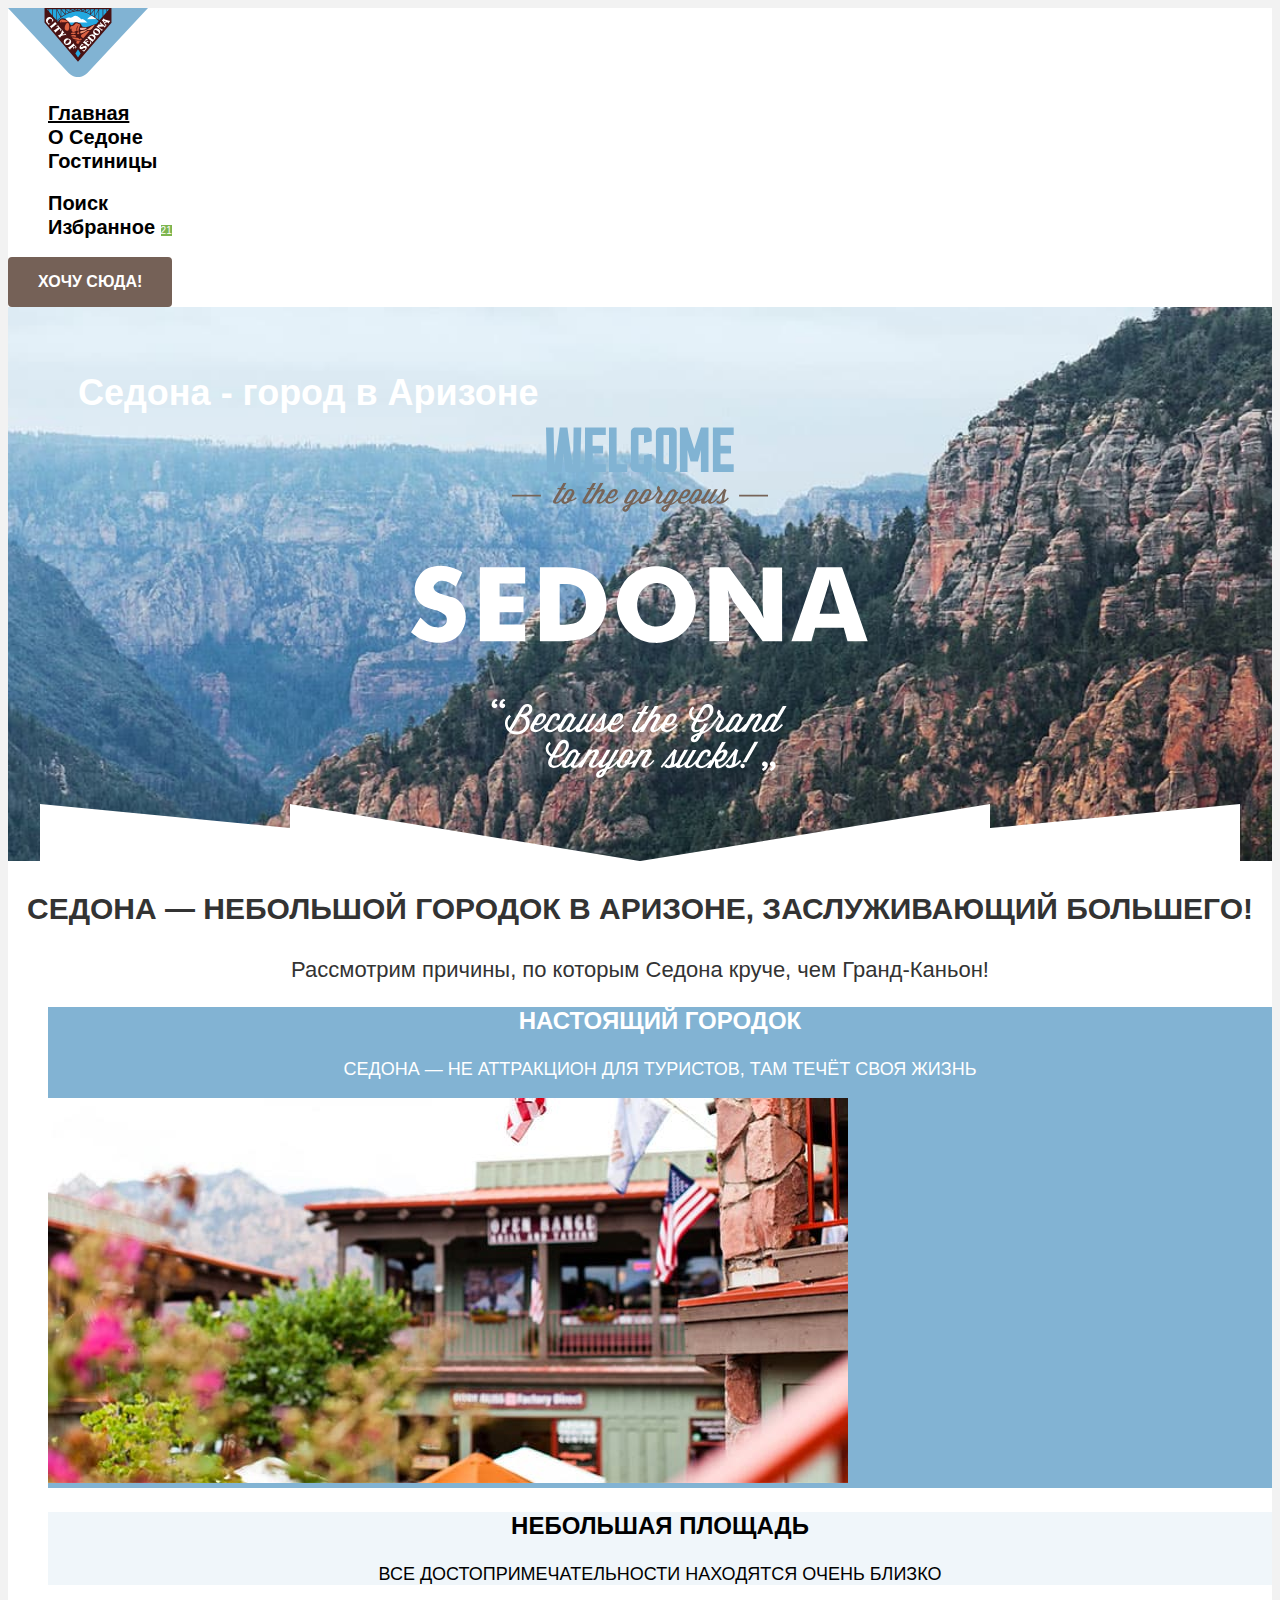
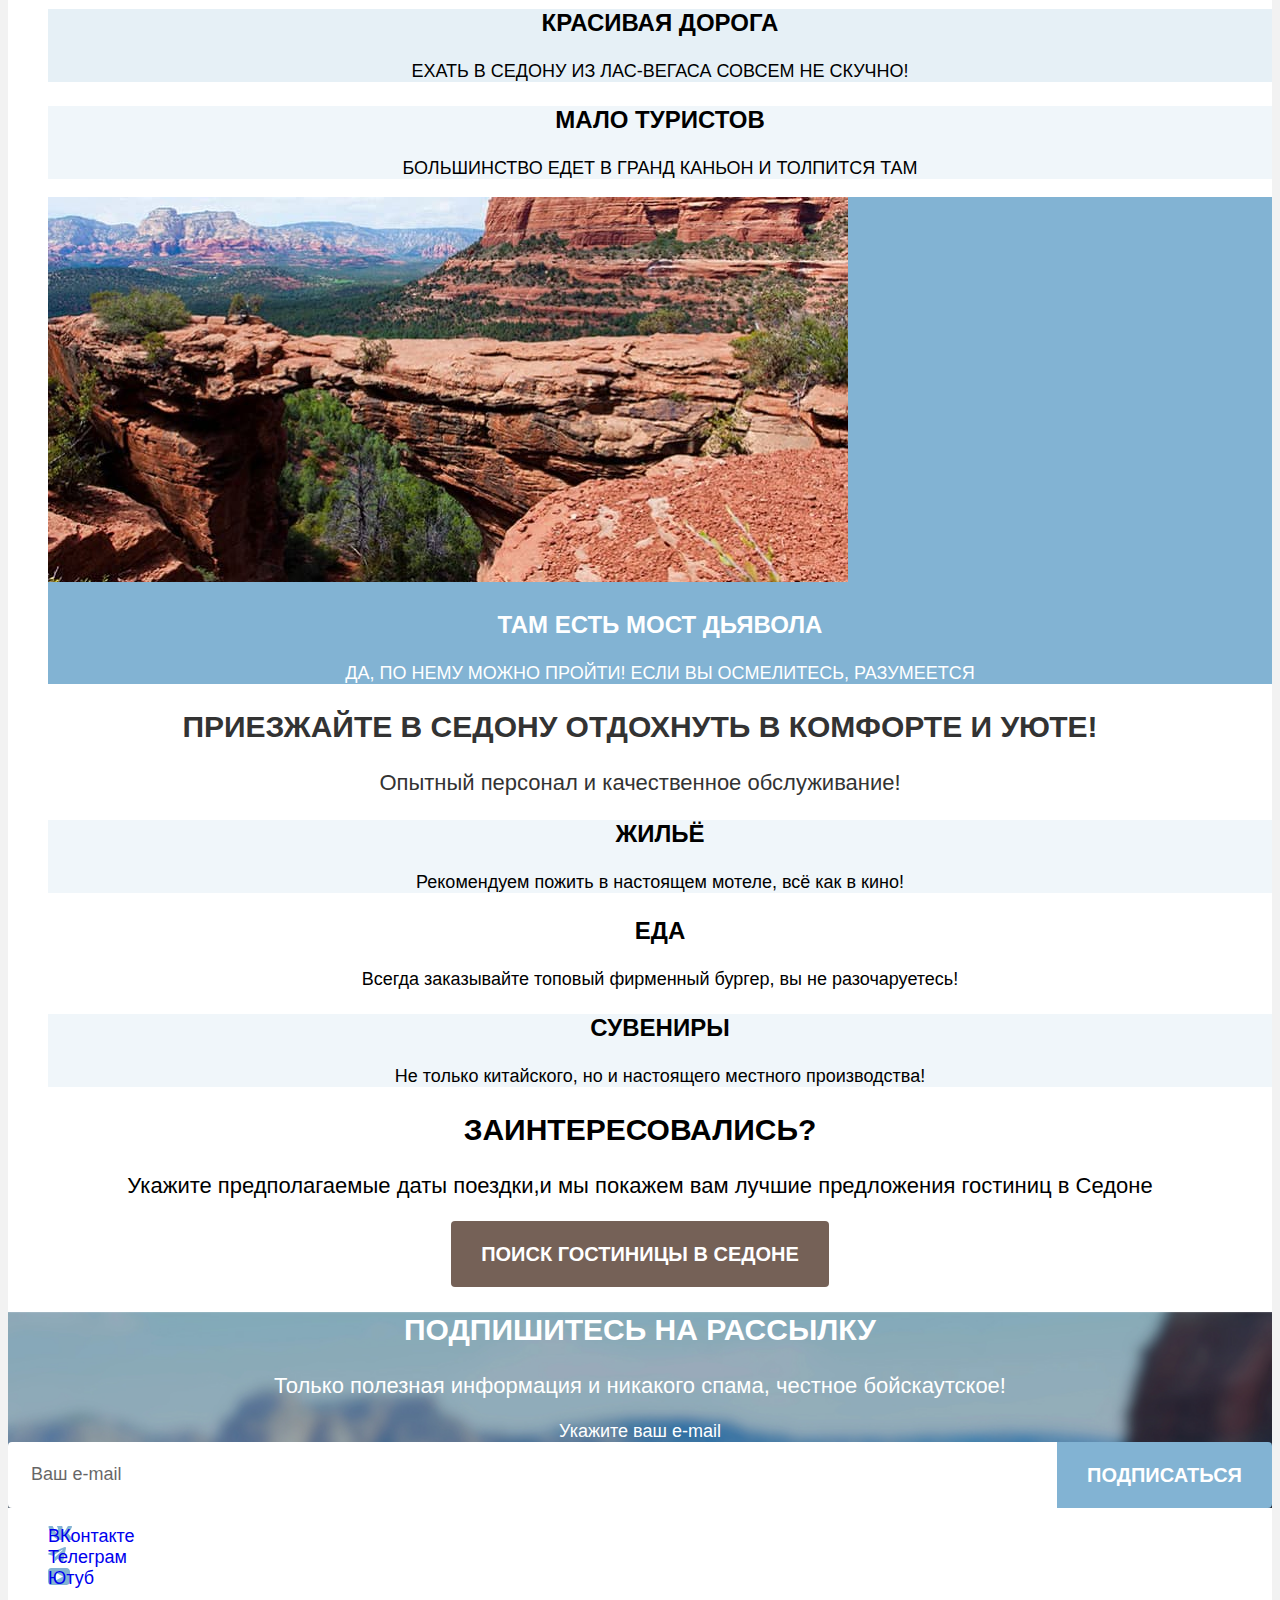
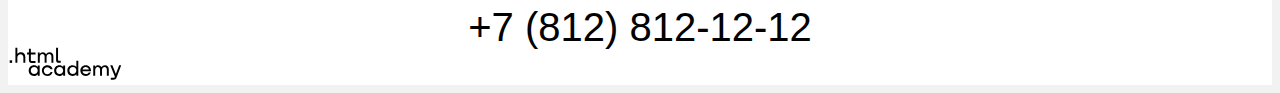
==== commit 05ba7b2d: "Добавляет базовую стилизацию, последняя версия" ====
--- a/index.html
+++ b/index.html
@@ -8,139 +8,145 @@
   </head>
 
   <body>
-    <header data-test="header" class="page-header">
-      <nav class="navigation">
-        <a class="navigation-logo" href="index.html" aria-current="page">
-          <img class="page-header-logo" alt="Логотип города Седона" src="images/logo.svg" width="140" height="70">
-        </a>
-        <ul class="navigation-list">
-          <li class="navigation-item">
-            <a class="navigation-link-current" aria-current="page" href="index.html">Главная</a>
-          </li>
-          <li class="navigation-item">
-            <a class="navigation-link" href="#">О Седоне</a>
-          </li>
-          <li class="navigation-item">
-            <a class="navigation-link" href="catalog.html">Гостиницы</a>
-          </li>
-        </ul>
-        <ul class="navigation-list-user">
-          <li class="navigation-user-item">
-            <a class="navigation-link" href="#">
-              <span class="visually-hidden">Поиск</span></a>
-          </li>
-          <li class="navigation-user-item">
-            <a class="navigation-link" href="#">
-              <span class="visually-hidden">Избранное</span>
-              <span class="likes-number">21</span></a>
-          </li>
-        </ul>
-        <div>
-          <button class="navigation-button"><a class="navigation-link-button" href="#">ХОЧУ СЮДА!</a></button>
+    <div class="container">
+      <header data-test="header" class="page-header">
+        <nav class="navigation">
+          <a class="navigation-logo" href="index.html" aria-current="page">
+            <img class="page-header-logo" alt="Логотип города Седона" src="images/logo.svg" width="140" height="70">
+          </a>
+          <ul class="navigation-list">
+            <li class="navigation-item">
+              <a class="navigation-link-current" aria-current="page" href="index.html">Главная</a>
+            </li>
+            <li class="navigation-item">
+              <a class="navigation-link" href="#">О Седоне</a>
+            </li>
+            <li class="navigation-item">
+              <a class="navigation-link" href="catalog.html">Гостиницы</a>
+            </li>
+          </ul>
+          <ul class="navigation-list-user">
+            <li class="navigation-user-item">
+              <a class="navigation-link" href="#">
+                <span class="visually-hidden">Поиск</span></a>
+            </li>
+            <li class="navigation-user-item">
+              <a class="navigation-link" href="#">
+                <span class="visually-hidden">Избранное</span>
+                <span class="likes-number">21</span></a>
+            </li>
+          </ul>
+          <div>
+            <button class="button navigation">ХОЧУ СЮДА!</button>
+          </div>
+        </nav>
+      </header>
+
+      <main data-test="main" class="main-index">
+        <section class="welcome">
+          <h1 class="visually-hidden">Седона - город в Аризоне </h1>
+          <img class="welcome-svg" src="images/welcome.svg" width="458" height="352"
+            alt="Welcome to the gorgeous Sedona because the Grand Canyon sucks!">
+        </section>
+        <section data-test="advantages" class="advantages">
+          <p>Седона — небольшой городок в Аризоне,
+            заслуживающий большего!</p>
+          <h2>Рассмотрим причины, по которым Седона круче, чем Гранд-Каньон!</h2>
+          <ul class="advantages-list">
+            <li class="advantages-item">
+              <h3>Настоящий городок</h3>
+              <p>Седона — не аттракцион для туристов, там течёт своя жизнь</p>
+              <img class="advantages-photo-1" src="images/index-image-1.jpg" width="800" height="385"
+                alt="Ресторан в городе Седона">
+            </li>
+            <li class="advantages-item">
+              <h3>Небольшая площадь</h3>
+              <p>Все достопримечательности находятся очень близко</p>
+            </li>
+            <li class="advantages-item">
+              <h3>Красивая дорога</h3>
+              <p>Ехать в Седону из Лас-Вегаса совсем не скучно!</p>
+            </li>
+            <li class="advantages-item">
+              <h3>Мало туристов</h3>
+              <p>Большинство едет в Гранд Каньон и толпится там</p>
+            </li>
+            <li class="advantages-item">
+              <img class="advantages-photo-2" src="images//index-image-2.jpg" width="800" height="385"
+                alt="Каменный мост в скалах из красного песчаника в Седоне">
+              <h3>Там есть мост дьявола</h3>
+              <p>Да, по нему можно пройти! Если вы осмелитесь, разумеется</p>
+            </li>
+          </ul>
+        </section>
+        <section class="invitation">
+          <h2>Приезжайте в Седону отдохнуть в комфорте и уюте!</h2>
+          <p>Опытный персонал и качественное обслуживание!</p>
+          <ul class="reasons-list">
+            <li class="reasons-item">
+              <h3>Жильё</h3>
+              <p class="reasons-text">Рекомендуем пожить в настоящем мотеле,
+                всё как в кино!</p>
+            </li>
+            <li class="reasons-item">
+              <h3>Еда</h3>
+              <p class="reasons-text">Всегда заказывайте
+                топовый фирменный бургер, вы не разочаруетесь!</p>
+            </li>
+            <li class="reasons-item">
+              <h3>Сувениры</h3>
+              <p class="reasons-text">Не только китайского,
+                но и настоящего местного производства!</p>
+            </li>
+          </ul>
+        </section>
+        <section class="best-deal">
+          <h2>Заинтересовались?</h2>
+          <p>Укажите предполагаемые даты поездки,и мы покажем вам лучшие предложения гостиниц в Седоне</p>
+          <button class="button search">Поиск гостиницы в Седоне</button>
+        </section>
+        <section data-test="subscribe" class="mailing">
+          <h2>Подпишитесь на рассылку</h2>
+          <p>Только полезная информация и никакого спама, честное бойскаутское!</p>
+          <form class="subscribe-form" action="https://echo.htmlacademy.ru/" method="post">
+            <label class="visually-hidden" for="subscribe-email">Укажите ваш e-mail</label>
+            <div class="text-field-group">
+              <input class="text-field" type="text" id="subscribe-email" name="user-email" placeholder="Ваш e-mail"
+                required>
+              <button class="button subscribe" type="submit">Подписаться</button>
+            </div>
+          </form>
+        </section>
+      </main>
+      <footer data-test="footer" class="page-footer">
+        <div class="social-network">
+          <ul class="social-network-list">
+            <li class="social-network-item">
+              <a class="social-network-vk" href="https://vk.com/htmlacademy">
+                <span class="visually-hidden">ВКонтакте</span>
+              </a>
+            </li>
+            <li class="social-network-item">
+              <a class="social-network-tg" href="https://t.me/s/htmlacademy">
+                <span class="visually-hidden">Телеграм</span>
+              </a>
+            </li>
+            <li class="social-network-item">
+              <a class="social-network-yt" href="https://www.youtube.com/channel/UChUxTMjJGo-JDRY8pNTGL2g">
+                <span class="visually-hidden">Ютуб</span>
+              </a>
+            </li>
+          </ul>
         </div>
-      </nav>
-    </header>
-
-    <main data-test="main" class="main-index">
-      <section class="welcome">
-        <h1 class="visually-hidden">Седона - город в Аризоне </h1>
-        <img class="welcome-svg" src="images/welcome.svg" width="458" height="352"
-          alt="Welcome to the gorgeous Sedona because the Grand Canyon sucks!">
-      </section>
-      <section data-test="advantages" class="advantages">
-        <p>Седона — небольшой городок в Аризоне,
-          заслуживающий большего!</p>
-        <h2>Рассмотрим причины, по которым Седона круче, чем Гранд-Каньон!</h2>
-        <ul class="advantages-list">
-          <li class="advantages-item">
-            <h3>Настоящий городок</h3>
-            <p>Седона — не аттракцион для туристов, там течёт своя жизнь</p>
-            <img class="advantages-photo-1" src="images/photo-1.jpg" width="800" height="385"
-              alt="Ресторан в городе Седона">
-          </li>
-          <li class="advantages-item">
-            <h3>Небольшая площадь</h3>
-            <p>Все достопримечательности находятся очень близко</p>
-          </li>
-          <li class="advantages-item">
-            <h3>Красивая дорога</h3>
-            <p>Ехать в Седону из Лас-Вегаса совсем не скучно!</p>
-          </li>
-          <li class="advantages-item">
-            <h3>Мало туристов</h3>
-            <p>Большинство едет в Гранд Каньон и толпится там</p>
-          </li>
-          <li class="advantages-item">
-            <img class="advantages-photo-2" src="images/photo-2.jpg" width="800" height="385"
-              alt="Каменный мост в скалах из красного песчаника в Седоне">
-            <h3>Там есть мост дьявола</h3>
-            <p>Да, по нему можно пройти! Если вы осмелитесь, разумеется</p>
-          </li>
-        </ul>
-      </section>
-      <section class="invitation">
-        <h2>Приезжайте в Седону отдохнуть в комфорте и уюте!</h2>
-        <p>Опытный персонал и качественное обслуживание!</p>
-        <ul class="reasons-list">
-          <li class="reasons-item">
-            <h3>Жильё</h3>
-            <p class="reasons-text">Рекомендуем пожить в настоящем мотеле,
-              всё как в кино!</p>
-          </li>
-          <li class="reasons-item">
-            <h3>Еда</h3>
-            <p class="reasons-text">Всегда заказывайте
-              топовый фирменный бургер, вы не разочаруетесь!</p>
-          </li>
-          <li class="reasons-item">
-            <h3>Сувениры</h3>
-            <p class="reasons-text">Не только китайского,
-              но и настоящего местного производства!</p>
-          </li>
-        </ul>
-      </section>
-      <section class="best-deal">
-        <h2>Заинтересовались?</h2>
-        <p>Укажите предполагаемые даты поездки,и мы покажем вам лучшие предложения гостиниц в Седоне</p>
-        <button class="best-deal-button"> <a class="best-deal-link" href="#">Поиск гостиницы в Седоне</a></button>
-      </section>
-      <section data-test="subscribe" class="mailing">
-        <h2>Подпишитесь на рассылку</h2>
-        <p>Только полезная информация и никакого спама, честное бойскаутское!</p>
-        <form class="subscribe-form" action="https://echo.htmlacademy.ru/" method="post">
-          <label class="visually-hidden" for="subscribe-email">Укажите ваш e-mail</label>
-          <input type="text" id="subscribe-email" name="user-email" placeholder="Ваш e-mail" required>
-          <button class="subscribe-button" type="submit">Подписаться</button>
-        </form>
-      </section>
-    </main>
-    <footer data-test="footer" class="page-footer">
-      <div class="social-network-link">
-        <ul class="social-network-list">
-          <li class="social-network-item">
-            <a class="social-network" href="https://vk.com/htmlacademy">
-              <span class="visually-hidden">ВКонтакте</span>
-            </a>
-          </li>
-          <li class="social-network-item">
-            <a class="social-network" href="https://t.me/s/htmlacademy">
-              <span class="visually-hidden">Телеграм</span>
-            </a>
-          </li>
-          <li class="social-network-item">
-            <a class="social-network" href="https://www.youtube.com/channel/UChUxTMjJGo-JDRY8pNTGL2g">
-              <span class="visually-hidden">Ютуб</span>
-            </a>
-          </li>
-        </ul>
-      </div>
-      <div class="phone-number">
-        <a class="phone-number" href="tel:+78128121212">+7 (812) 812-12-12</a>
-      </div>
-      <div class="partner-logo">
-        <a class="partner-logo-link" href="https://htmlacademy.ru/"><img src="#" alt=""></a>
-      </div>
-    </footer>
+        <div class="phone-number">
+          <a class="phone-number" href="tel:+78128121212">+7 (812) 812-12-12</a>
+        </div>
+        <div class="partner-logo">
+          <a class="partner-logo-link" href="https://htmlacademy.ru/"><img src="images/logo-partner.svg" width="115"
+              height="33" alt=""></a>
+        </div>
+      </footer>
+    </div>
   </body>
 
 </html>
--- a/styles/styles.css
+++ b/styles/styles.css
@@ -21,11 +21,17 @@
     font-weight: 400;
     font-style: normal;
     color: #333333;
-    background-color: #F2F2F2;
-}
-
-.navigation {
-    background-color: #FFFFFF;
+    background-color: #f2f2f2;
+}
+
+.navigation-item,
+.navigation-user-item,
+.view-item,
+.catalog-item,
+.social-network-item,
+.reasons-item,
+.advantages-item {
+    list-style-type: none;
 }
 
 .navigation-link {
@@ -47,37 +53,174 @@
 }
 
 .likes-number {
-    background-color: #7DB54F;
+    background-color: #7db54f;
     font-weight: 400;
     font-size: 10px;
     line-height: 1;
     text-align: center;
-    color: #FFFFFF;
-}
-
-.navigation-button {
-    width: 160px;
-    height: 36px;
+    color: #ffffff;
+}
+
+.button {
     background-color: #756157;
+    color: #ffffff;
     border: none;
+    font-weight: 700;
+    line-height: 125%;
+    font-size: 16px;
+    font-family: inherit;
+    text-decoration: none;
+    text-align: center;
+    text-transform: uppercase;
+    padding: 15px 30px;
+    display: inline-block;
+    cursor: pointer;
+    appearance: none;
+    outline-offset: 0;
     border-radius: 4px;
 }
 
-
-.navigation-link-button {
-    font-size: 16px;
-    line-height: 20px;
-    font-weight: 700;
-    color: #FFFFFF;
-    text-decoration: none;
-    text-align: center;
-    text-transform: uppercase;
-}
-
-.advantages {
-    background-color: #FFFFFF;
-}
-
+.button:focus {
+    background-color: #615048;
+}
+
+.button:hover {
+    background-color: #615048;
+}
+
+.button:active {
+    color: rgba(255, 255, 255, 0.3);
+}
+
+.button:disabled {
+    background-color: rgba(229, 229, 229, 1);
+    color: rgba(255, 255, 255, 1);
+}
+
+.search {
+    font-family: inherit;
+    font-weight: 700;
+    font-size: 20px;
+    line-height: 180%;
+}
+
+.subscribe {
+    font-size: 20px;
+    line-height: 180%;
+    background-color: #82b3d3;
+    border-top-left-radius: 0;
+    border-bottom-left-radius: 0;
+}
+
+.subscribe:focus {
+    background-color: #68a2ca;
+}
+
+.subscribe:hover {
+    background-color: #68a2ca;
+}
+
+.subscribe:active {
+    color: rgba(255, 255, 255, 0.3);
+}
+
+.subscribe:disabled {
+    background-color: rgba(229, 229, 229, 1);
+    color: rgba(255, 255, 255, 1);
+}
+
+.reset {
+    background-color: transparent;
+    border: 3px solid transparent;
+}
+
+.reset:focus {
+    background-color: transparent;
+    color: #ffffff;
+    border: 3px solid #83b3d3;
+}
+
+.reset:hover {
+    background-color: transparent;
+    color: rgba(255, 255, 255, 0.3);
+}
+
+.reset:active {
+    background-color: transparent;
+    color: rgba(255, 255, 255, 0.3);
+}
+
+.reset:disabled {
+    background-color: transparent;
+    color: rgba(255, 255, 255, 1);
+}
+
+.apply {
+    background-color: rgba(130, 179, 211, 1);
+}
+
+.apply:focus {
+    background-color: #68a2ca;
+}
+
+.apply:hover {
+    background-color: #68a2ca;
+}
+
+.apply:active {
+    background-color: rgba(130, 179, 211, 1);
+    color: rgba(255, 255, 255, 0.3);
+}
+
+.apply:disabled {
+    color: rgba(255, 255, 255, 1);
+    background-color: rgba(229, 229, 229, 1);
+}
+
+
+.favourite-card {
+    background-color: #82b3d3;
+}
+
+.favourite-card:focus {
+    background-color: #68a2ca;
+}
+
+.favourite-card:hover {
+    background-color: #68a2ca;
+}
+
+.favourite-card:active {
+    color: rgba(255, 255, 255, 0.3);
+    background-color: #82b3d3;
+}
+
+.favourite-card:disabled {
+    color: rgba(255, 255, 255, 1);
+    background-color: rgba(229, 229, 229, 1);
+}
+
+.favourite-card-active {
+    background-color: #7db54f;
+}
+
+.favourite-card-active:focus {
+    background-color: #6c9e42;
+}
+
+.favourite-card-active:hover {
+    background-color: #6c9e42;
+}
+
+.favourite-card-active:active {
+    color: rgba(255, 255, 255, 0.3);
+    background-color: #7db54f;
+}
+
+.favourite-card-active:disabled {
+    color: rgba(255, 255, 255, 1);
+    background-color: rgba(229, 229, 229, 1);
+}
 
 .advantages p {
     font-weight: 700;
@@ -126,47 +269,44 @@
 }
 
 .welcome {
-    background-image: url("../images/vector-divider.svg"), url(../images/hero-img.jpg);
+    background-image: url("../images/divider-hero.svg"), url(../images/hero-img.jpg);
     color: #ffffff;
     background-repeat: no-repeat;
-    background-size: 100% auto, cover;
-    background-position: left bottom, left top;
-}
-
-.welcome-svg {
-    padding-left: 371px;
-    padding-right: 371px;
+    background-size: auto, cover;
+    background-position: center bottom -1px, center;
+    padding-left: 70px;
+    padding-right: 70px;
     padding-top: 51px;
     padding-bottom: 82px;
 }
 
-.advantages {
-    background-color: #FFFFFF;
-}
+.welcome-svg {
+    display: block;
+    margin: 0 auto;
+}
+
 
 .advantages-list {
     color: #000000;
 }
 
-.advantages-item:nth-child(4n + 1) {
-    background-color: #82B3D3;
-    color: #FFFFFF;
-}
-
-.advantages-item:nth-child(2n+2) {
+
+
+.advantages-item:nth-child(even) {
     color: #000000;
     background-color: rgba(131, 179, 211, 0.12);
 }
 
-.advantages-item:nth-child(3) {
+.advantages-item:nth-child(odd) {
     background-color: rgba(131, 179, 211, 0.2);
     color: #000000;
-
-}
-
-.invitation {
-    background-color: #FFFFFF;
-}
+}
+
+.advantages-item:nth-child(4n+1) {
+    background-color: #82b3d3;
+    color: #ffffff;
+}
+
 
 .invitation h2 {
     font-weight: 700;
@@ -199,24 +339,19 @@
 }
 
 .reasons-item {
-    background-color: #F2F2F2;
-    color: #000000;
-}
-
-.reasons-item:nth-child(1) {
+    color: #000000;
+}
+
+.reasons-item:nth-child(odd) {
     background-color: rgba(131, 179, 211, 0.12);
 }
 
-.reasons-item:nth-child(3) {
-    background-color: rgba(131, 179, 211, 0.12);
-}
-
-.reasons-item:nth-child(2) {
+
+.reasons-item:nth-child(even) {
     background-color: #ffffff;
 }
 
 .best-deal {
-    background-color: #ffffff;
     color: #000000;
     text-align: center;
 }
@@ -234,33 +369,20 @@
     line-height: 26px;
 }
 
-.best-deal-button {
-    width: 376px;
-    height: 52px;
-    background-color: #756157;
-    border: none;
-    border-radius: 4px;
-}
-
-.best-deal-link {
-    font-weight: 700;
-    font-size: 20px;
-    line-height: 180%;
-    text-transform: uppercase;
-    color: #FFFFFF;
-    background-color: #756157;
-}
-
-
-
 .mailing {
     background-image: url(../images/Subscribe.jpg);
-    color: #FFFFFF;
+    color: #ffffff;
     text-align: center;
     background-size: cover;
     background-repeat: no-repeat;
 }
 
+.mailing-catalog {
+    color: #000000;
+    background-image: none;
+}
+
+
 .mailing h2 {
     font-weight: 700;
     font-size: 30px;
@@ -274,25 +396,6 @@
     line-height: 118%;
 }
 
-.subscribe-button {
-    font-weight: 700;
-    font-size: 20px;
-    line-height: 180%;
-    text-transform: uppercase;
-    background-color: #82B3D3;
-    color: #FFFFFF;
-    text-align: center;
-    font-family: inherit;
-    border: none;
-    border-top-right-radius: 4px;
-    border-bottom-right-radius: 4px;
-    cursor: pointer;
-}
-
-.page-footer {
-    background-color: #FFFFFF;
-}
-
 .phone-number {
     font-weight: 400;
     font-size: 40px;
@@ -302,19 +405,36 @@
     text-align: center;
 }
 
-.social-network-item:nth-child(1) {
+.phone-number:focus {
+    color: #756157;
+}
+
+.phone-number:hover {
+    color: #756157;
+}
+
+.phone-number:active {
+    color: rgba(117, 97, 87, 0.3);
+}
+
+.social-network-vk {
     background-image: url("../images/vk.svg");
     border: none;
-    height: 14px;
-    width: 24px;
     background-repeat: no-repeat;
 }
 
-.partner-logo {
-    background-image: url("../images/logo-partner.svg");
+.social-network-tg {
+    background-image: url("../images/tg.svg");
+    border: none;
     background-repeat: no-repeat;
-    background-position: right;
-}
+}
+
+.social-network-yt {
+    background-image: url("../images/youtube.svg");
+    border: none;
+    background-repeat: no-repeat;
+}
+
 
 .navigation-link-current:nth-child(3) {
     font-size: 20px;
@@ -327,9 +447,8 @@
 
 .inner-header {
     background-image: url("../images/catalog-products-photo.png");
-    background-repeat: no-repeat;
     background-size: cover;
-    color: #FFFFFF;
+    color: #ffffff;
     border: none;
 }
 
@@ -339,12 +458,7 @@
     line-height: 130%;
 }
 
-.breadcrumbs-link {
-    font-weight: 400;
-    font-size: 16px;
-    line-height: 131%;
-    color: #FFFFFF;
-}
+
 
 .catalog-filter-title {
     font-weight: 700;
@@ -361,183 +475,104 @@
 
 fieldset {
     border: 0;
-}
-
-
-
-.filter-button {
-    font-weight: 700;
+    margin: 0;
+    padding: 0;
+}
+
+.catalog-choice {
+    color: #000000;
+}
+
+.catalog-title {
+    font-weight: 700;
+    font-size: 30px;
+    line-height: 120%;
+    text-transform: uppercase;
+}
+
+select {
+    font-weight: 400;
+    font-size: 18px;
+    line-height: 117%;
+    font-family: inherit;
+}
+
+.catalog-card-title {
+    font-weight: 700;
+    font-size: 24px;
+    line-height: 117%;
+    color: #000000;
+}
+
+.card-description,
+.card-price {
+    font-weight: 400;
+    font-size: 18px;
+    line-height: 117%;
+}
+
+
+
+.rating {
+    font-weight: 400;
     font-size: 16px;
     line-height: 125%;
     text-transform: uppercase;
     text-align: center;
-    color: #FFFFFF;
-    border: none;
-    outline: none;
-    background-color: rgba(0, 0, 0, 0);
-    font-family: inherit;
-    cursor: pointer;
-}
-
-.active-filter-button {
-    background-color: #82B3D3;
-    color: #FFFFFF;
-    font-family: inherit;
-    cursor: pointer;
-}
-
-.catalog-choice {
-    background-color: #FFFFFF;
-    color: #000000;
-}
-
-.catalog-title {
-    font-weight: 700;
-    font-size: 30px;
-    line-height: 120%;
-    text-transform: uppercase;
-}
-
-select {
-    font-weight: 400;
-    font-size: 18px;
-    line-height: 117%;
-    font-family: inherit;
-}
-
-.catalog-card-title {
-    font-weight: 700;
-    font-size: 24px;
-    line-height: 117%;
-    color: #000000;
-}
-
-.card-description,
-.card-price {
-    font-weight: 400;
-    font-size: 18px;
-    line-height: 117%;
-}
-
-.button-style {
-    font-weight: 700;
-    font-size: 16px;
-    line-height: 125%;
-    text-transform: uppercase;
-    text-align: center;
-    color: #FFFFFF;
-    background-color: #756157;
-    width: 140px;
-    height: 36px;
+    color: #000000;
+    background-color: #f2f2f2;
     border-radius: 4px;
-    padding: 8px 50px;
-    text-decoration: none;
-    font-family: inherit;
-}
-
-.favourite-card {
-    font-weight: 700;
-    font-size: 16px;
-    line-height: 125%;
-    text-transform: uppercase;
-    text-align: center;
-    color: #FFFFFF;
-    background-color: #82B3D3;
-    width: 140px;
-    height: 36px;
-    border-radius: 4px;
-    font-family: inherit;
-    border: none;
-    cursor: pointer;
-}
-
-.favourite-card-active {
-    font-weight: 700;
-    font-size: 16px;
-    line-height: 125%;
-    text-transform: uppercase;
-    text-align: center;
-    color: #FFFFFF;
-    background-color: #7DB54F;
-    width: 140px;
-    height: 36px;
-    border-radius: 4px;
-    font-family: inherit;
-    border: none;
-    cursor: pointer;
-}
-
-.rating {
-    font-weight: 400;
-    font-size: 16px;
-    line-height: 125%;
-    text-transform: uppercase;
-    text-align: center;
-    color: #000000;
-    background-color: #F2F2F2;
-    width: 140px;
-    height: 37px;
-    border-radius: 4px;
 }
 
 .catalog-item {
-    width: 340px;
-    height: 438px;
-    background-color: #FFFFFF;
     border-style: solid;
     border-width: 1px;
-    border-color: #E5E5E5;
+    border-color: #e5e5e5;
 }
 
 .pagination-item {
-    width: 60px;
-    height: 60px;
+    list-style-type: none;
+}
+
+.pagination-link {
     border-radius: 4px;
     font-weight: 700;
     font-size: 20px;
     line-height: 180%;
     text-transform: uppercase;
     text-align: center;
-    color: #FFFFFF;
-    background-color: #82B3D3;
-}
-
-.pagination-link {
-    color: #FFFFFF;
+    color: #ffffff;
+    background-color: #82b3d3;
+    display: block;
+}
+
+.pagination-link:focus {
+    background-color: #68a2ca;
+}
+
+.pagination-link:hover {
+    background-color: #68a2ca;
+}
+
+.pagination-link:active {
+    color: rgba(255, 255, 255, 0.3);
 }
 
 .pagination-link-current {
     color: #000000;
+    background-color: #f2f2f2;
+    display: block;
+    text-align: center;
 }
 
 .pagination-link-more {
-    color: #000000;
-}
-
-
-.pagination-item:nth-child(1) {
-    width: 60px;
-    height: 60px;
-    border-radius: 4px;
-    font-weight: 700;
-    font-size: 20px;
-    line-height: 180%;
-    text-transform: uppercase;
-    text-align: center;
-    color: #000000;
-    background-color: #F2F2F2;
-}
-
-.pagination-item:nth-child(5) {
-    width: 60px;
-    height: 60px;
-    border-radius: 4px;
     font-weight: 400;
     font-size: 22px;
     line-height: 118%;
-    text-align: center;
     color: #000000;
     background-color: #ffffff;
+    display: block;
+    text-align: center;
 }
 
 a {
@@ -545,18 +580,16 @@
 }
 
 .main-inner a:link > .view-item {
-    color: #FFFFFF;
+    color: #ffffff;
 }
 
 .main-inner a:visited > .button-style {
     color: rgb(85, 26, 139);
 }
 
-.main-inner a:active {
-    text-decoration: underline;
-}
-
-.contriol-input {
+
+
+.checkbox-field {
     font-family: "PT Sans", sans-serif;
     font-weight: 700;
     font-size: 18px;
@@ -566,3 +599,72 @@
 .catalog-view {
     color: #000000;
 }
+
+.breadcrumbs-item {
+    list-style-type: none;
+}
+
+.breadcrumbs-link {
+    font-weight: 400;
+    font-size: 16px;
+    line-height: 131%;
+    color: #ffffff;
+}
+
+.breadcrumbs-link:focus {
+    color: rgba(255, 255, 255, 0.6);
+}
+
+.breadcrumbs-link:hover {
+    color: rgba(255, 255, 255, 0.6);
+}
+
+.breadcrumbs-link:active {
+    color: rgba(255, 255, 255, 0.3);
+}
+
+.container {
+    background-color: #ffffff;
+}
+
+input[type="text"] {
+    font-family: inherit;
+    font-size: inherit;
+    line-height: inherit;
+    margin: 0;
+}
+
+.text-field {
+    width: 100%;
+    background-color: rgb(255, 255, 255);
+    border: 3px solid transparent;
+    border-top-left-radius: 4px;
+    border-bottom-left-radius: 4px;
+    padding: 12px 20px;
+}
+
+.text-field-group {
+    display: flex;
+}
+
+.text-field:focus {
+    background-color: rgba(229, 229, 229, 1);
+    border: 3px solid rgba(131, 179, 211, 1);
+}
+
+.text-field:hover {
+    background-color: rgba(229, 229, 229, 1);
+}
+
+.text-field::placeholder {
+    color: #000000;
+    opacity: 0.6;
+    font-family: inherit;
+    font-weight: 400;
+    font-size: 18px;
+    line-height: 133%
+}
+
+.catalog-filter-item {
+    list-style-type: none;
+}
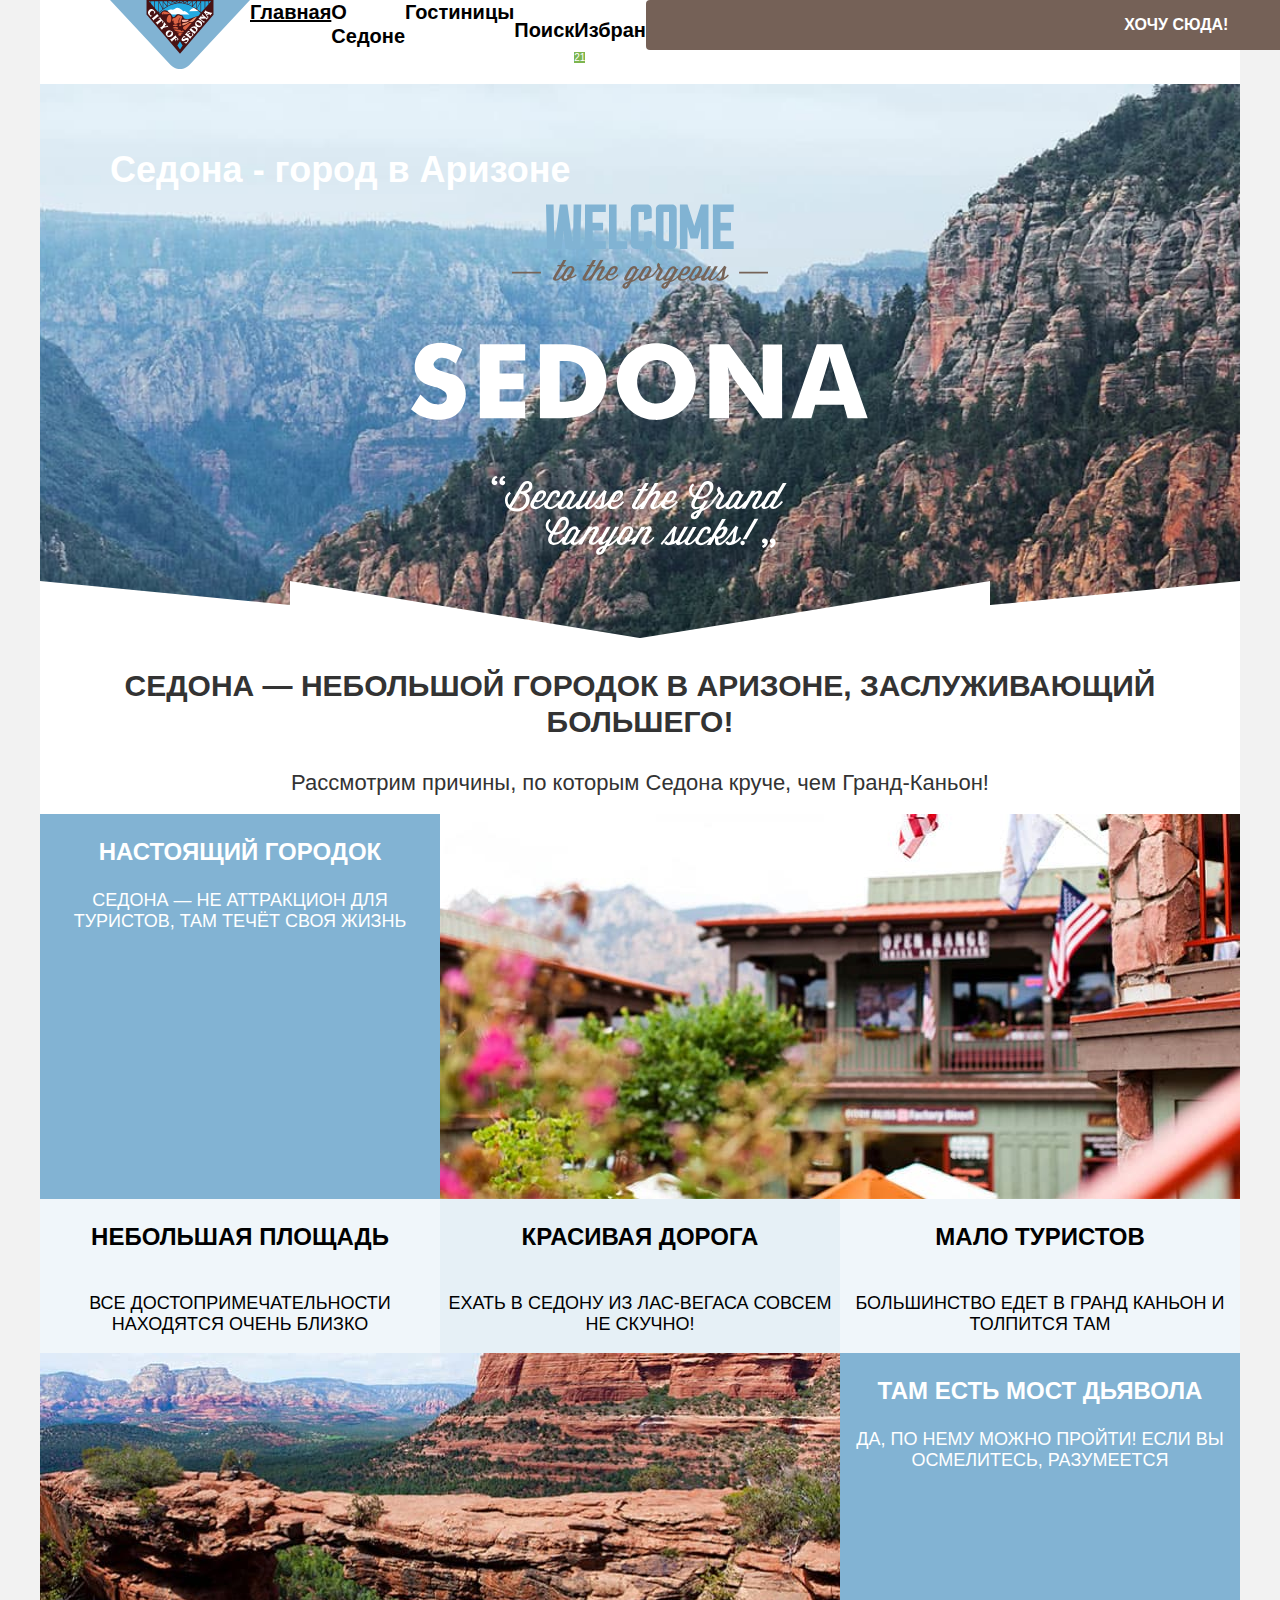
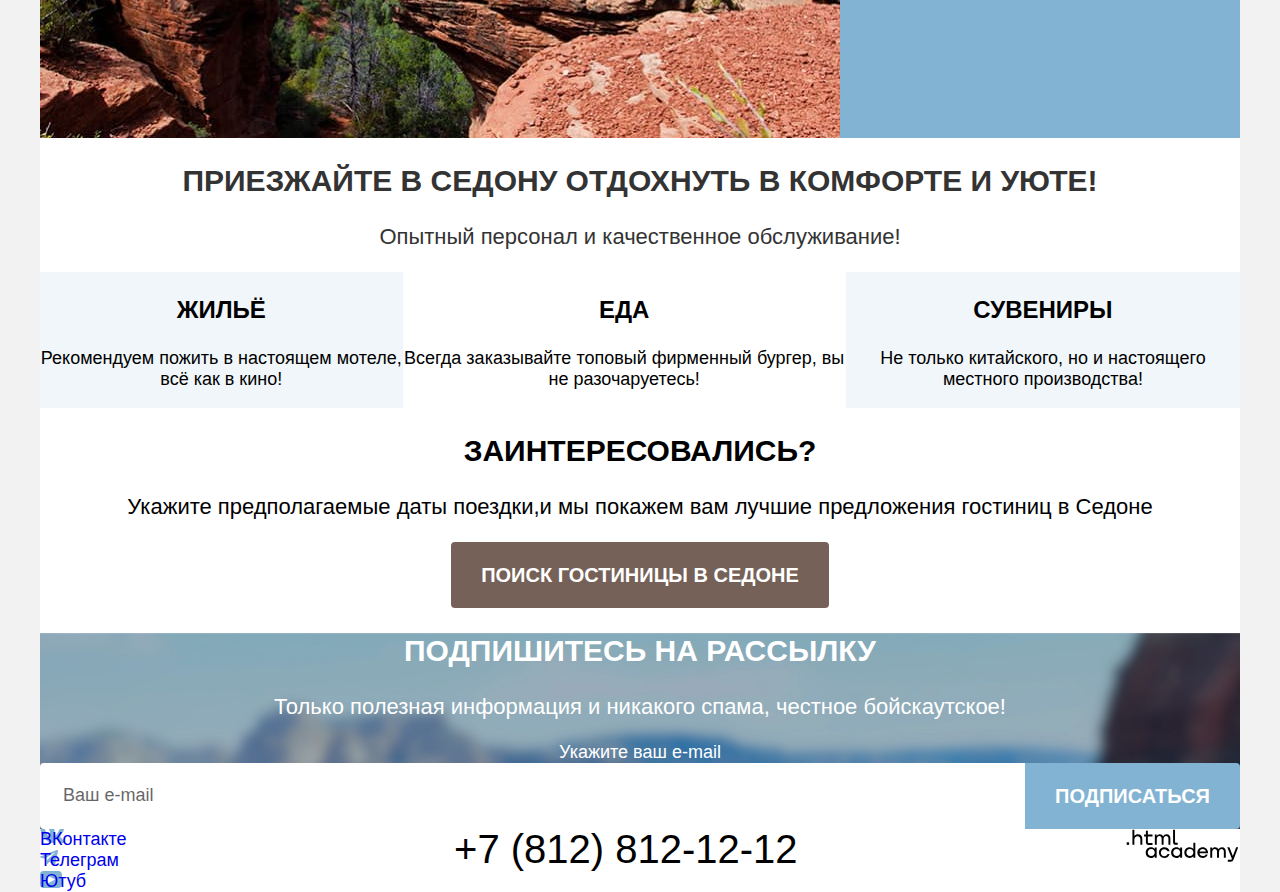
==== commit 4a312ddd: "Добавляет флексы" ====
--- a/index.html
+++ b/index.html
@@ -25,7 +25,7 @@
               <a class="navigation-link" href="catalog.html">Гостиницы</a>
             </li>
           </ul>
-          <ul class="navigation-list-user">
+          <ul class="navigation-user">
             <li class="navigation-user-item">
               <a class="navigation-link" href="#">
                 <span class="visually-hidden">Поиск</span></a>
@@ -42,81 +42,87 @@
         </nav>
       </header>
 
-      <main data-test="main" class="main-index">
-        <section class="welcome">
-          <h1 class="visually-hidden">Седона - город в Аризоне </h1>
-          <img class="welcome-svg" src="images/welcome.svg" width="458" height="352"
-            alt="Welcome to the gorgeous Sedona because the Grand Canyon sucks!">
-        </section>
-        <section data-test="advantages" class="advantages">
-          <p>Седона — небольшой городок в Аризоне,
-            заслуживающий большего!</p>
-          <h2>Рассмотрим причины, по которым Седона круче, чем Гранд-Каньон!</h2>
-          <ul class="advantages-list">
-            <li class="advantages-item">
-              <h3>Настоящий городок</h3>
-              <p>Седона — не аттракцион для туристов, там течёт своя жизнь</p>
-              <img class="advantages-photo-1" src="images/index-image-1.jpg" width="800" height="385"
-                alt="Ресторан в городе Седона">
-            </li>
-            <li class="advantages-item">
-              <h3>Небольшая площадь</h3>
-              <p>Все достопримечательности находятся очень близко</p>
-            </li>
-            <li class="advantages-item">
-              <h3>Красивая дорога</h3>
-              <p>Ехать в Седону из Лас-Вегаса совсем не скучно!</p>
-            </li>
-            <li class="advantages-item">
-              <h3>Мало туристов</h3>
-              <p>Большинство едет в Гранд Каньон и толпится там</p>
-            </li>
-            <li class="advantages-item">
-              <img class="advantages-photo-2" src="images//index-image-2.jpg" width="800" height="385"
-                alt="Каменный мост в скалах из красного песчаника в Седоне">
-              <h3>Там есть мост дьявола</h3>
-              <p>Да, по нему можно пройти! Если вы осмелитесь, разумеется</p>
-            </li>
-          </ul>
-        </section>
-        <section class="invitation">
-          <h2>Приезжайте в Седону отдохнуть в комфорте и уюте!</h2>
-          <p>Опытный персонал и качественное обслуживание!</p>
-          <ul class="reasons-list">
-            <li class="reasons-item">
-              <h3>Жильё</h3>
-              <p class="reasons-text">Рекомендуем пожить в настоящем мотеле,
-                всё как в кино!</p>
-            </li>
-            <li class="reasons-item">
-              <h3>Еда</h3>
-              <p class="reasons-text">Всегда заказывайте
-                топовый фирменный бургер, вы не разочаруетесь!</p>
-            </li>
-            <li class="reasons-item">
-              <h3>Сувениры</h3>
-              <p class="reasons-text">Не только китайского,
-                но и настоящего местного производства!</p>
-            </li>
-          </ul>
-        </section>
-        <section class="best-deal">
-          <h2>Заинтересовались?</h2>
-          <p>Укажите предполагаемые даты поездки,и мы покажем вам лучшие предложения гостиниц в Седоне</p>
-          <button class="button search">Поиск гостиницы в Седоне</button>
-        </section>
-        <section data-test="subscribe" class="mailing">
-          <h2>Подпишитесь на рассылку</h2>
-          <p>Только полезная информация и никакого спама, честное бойскаутское!</p>
-          <form class="subscribe-form" action="https://echo.htmlacademy.ru/" method="post">
-            <label class="visually-hidden" for="subscribe-email">Укажите ваш e-mail</label>
-            <div class="text-field-group">
-              <input class="text-field" type="text" id="subscribe-email" name="user-email" placeholder="Ваш e-mail"
-                required>
-              <button class="button subscribe" type="submit">Подписаться</button>
-            </div>
-          </form>
-        </section>
+      <main class="main-container main-index">
+        <div class="page-container">
+          <section class="welcome">
+            <h1 class="visually-hidden">Седона - город в Аризоне </h1>
+            <img class="welcome-svg" src="images/welcome.svg" width="458" height="352"
+              alt="Welcome to the gorgeous Sedona because the Grand Canyon sucks!">
+          </section>
+          <section data-test="advantages" class="advantages">
+            <p>Седона — небольшой городок в Аризоне,
+              заслуживающий большего!</p>
+            <h2>Рассмотрим причины, по которым Седона круче, чем Гранд-Каньон!</h2>
+            <ul class="advantages-list">
+              <li class="advantages-item">
+                <div>
+                  <h3>Настоящий городок</h3>
+                  <p>Седона — не аттракцион для туристов, там течёт своя жизнь</p>
+                </div>
+                <img class="advantages-photo-1" src="images/index-image-1.jpg" width="800" height="385"
+                  alt="Ресторан в городе Седона">
+              </li>
+              <li class="advantages-item">
+                <h3>Небольшая площадь</h3>
+                <p>Все достопримечательности находятся очень близко</p>
+              </li>
+              <li class="advantages-item">
+                <h3>Красивая дорога</h3>
+                <p>Ехать в Седону из Лас-Вегаса совсем не скучно!</p>
+              </li>
+              <li class="advantages-item">
+                <h3>Мало туристов</h3>
+                <p>Большинство едет в Гранд Каньон и толпится там</p>
+              </li>
+              <li class="advantages-item">
+                <img class="advantages-photo-2" src="images//index-image-2.jpg" width="800" height="385"
+                  alt="Каменный мост в скалах из красного песчаника в Седоне">
+                <div>
+                  <h3>Там есть мост дьявола</h3>
+                  <p>Да, по нему можно пройти! Если вы осмелитесь, разумеется</p>
+                </div>
+              </li>
+            </ul>
+          </section>
+          <section class="invitation">
+            <h2>Приезжайте в Седону отдохнуть в комфорте и уюте!</h2>
+            <p>Опытный персонал и качественное обслуживание!</p>
+            <ul class="reasons-list">
+              <li class="reasons-item">
+                <h3>Жильё</h3>
+                <p class="reasons-text">Рекомендуем пожить в настоящем мотеле,
+                  всё как в кино!</p>
+              </li>
+              <li class="reasons-item">
+                <h3>Еда</h3>
+                <p class="reasons-text">Всегда заказывайте
+                  топовый фирменный бургер, вы не разочаруетесь!</p>
+              </li>
+              <li class="reasons-item">
+                <h3>Сувениры</h3>
+                <p class="reasons-text">Не только китайского,
+                  но и настоящего местного производства!</p>
+              </li>
+            </ul>
+          </section>
+          <section class="best-deal">
+            <h2>Заинтересовались?</h2>
+            <p>Укажите предполагаемые даты поездки,и мы покажем вам лучшие предложения гостиниц в Седоне</p>
+            <button class="button search">Поиск гостиницы в Седоне</button>
+          </section>
+          <section data-test="subscribe" class="mailing">
+            <h2>Подпишитесь на рассылку</h2>
+            <p>Только полезная информация и никакого спама, честное бойскаутское!</p>
+            <form class="subscribe-form" action="https://echo.htmlacademy.ru/" method="post">
+              <label class="visually-hidden" for="subscribe-email">Укажите ваш e-mail</label>
+              <div class="text-field-group">
+                <input class="text-field" type="text" id="subscribe-email" name="user-email" placeholder="Ваш e-mail"
+                  required>
+                <button class="button subscribe" type="submit">Подписаться</button>
+              </div>
+            </form>
+          </section>
+        </div>
       </main>
       <footer data-test="footer" class="page-footer">
         <div class="social-network">
--- a/styles/styles.css
+++ b/styles/styles.css
@@ -14,7 +14,15 @@
     font-display: swap;
 }
 
+html {
+    height: 100%;
+}
+
 body {
+    margin: 0;
+    display: flex;
+    flex-direction: column;
+    height: 100%;
     font-family: "PT Sans", sans-serif;
     font-size: 18px;
     line-height: 21px;
@@ -23,7 +31,34 @@
     color: #333333;
     background-color: #f2f2f2;
 }
-
+.main-container {
+    flex-grow: 1;
+}
+.navigation {
+    display: flex;
+    width: 1060px;
+    margin: 0 auto;
+    padding: 0;
+}
+
+.navigation-list {
+    display: flex;
+    margin: 0;
+    max-width: 339px;
+    padding: 0;
+}
+
+.navigation-user {
+    display: flex;
+    max-width: 132px;
+    margin-left:  auto;
+    padding: 0;
+}
+.page-container {
+    width: 1200px;
+    margin: 0 auto;
+    padding: 0;
+}
 .navigation-item,
 .navigation-user-item,
 .view-item,
@@ -32,8 +67,33 @@
 .reasons-item,
 .advantages-item {
     list-style-type: none;
-}
-
+    padding: 0;
+    margin: 0;
+}
+.advantages-list {
+    display: flex;
+    flex-wrap: wrap;
+    margin: 0;
+    padding: 0;
+}
+
+.advantages-item:nth-child(odd) {
+    display: flex;
+    flex-grow: 1;
+    width: 100%;
+}
+.advantages-item:nth-child(even) {
+    display: flex;
+    width: 400px;
+    justify-content: center;
+    flex-direction: column;
+}
+.advantages-item:nth-child(5n+3) {
+    display: flex;
+    width: 400px;
+    justify-content: center;
+    flex-direction: column;
+}
 .navigation-link {
     font-size: 20px;
     line-height: 24px;
@@ -350,7 +410,11 @@
 .reasons-item:nth-child(even) {
     background-color: #ffffff;
 }
-
+.reasons-list {
+    display: flex;
+    margin: 0;
+    padding: 0;
+}
 .best-deal {
     color: #000000;
     text-align: center;
@@ -446,7 +510,7 @@
 }
 
 .inner-header {
-    background-image: url("../images/catalog-products-photo.png");
+    background-image: url("../images/filter-catalog.png");
     background-size: cover;
     color: #ffffff;
     border: none;
@@ -625,6 +689,9 @@
 
 .container {
     background-color: #ffffff;
+    width: 1200px;
+    margin: 0 auto;
+
 }
 
 input[type="text"] {
@@ -668,3 +735,24 @@
 .catalog-filter-item {
     list-style-type: none;
 }
+
+.breadcrumbs li:not(:last-child)::after {
+    display: inline-block;
+    content: ">";
+}
+.page-footer {
+    display: flex;
+    justify-content: space-between;
+    margin: 0 auto;
+    padding: 0;
+}
+.catalog-filters {
+    display: flex;
+    flex-direction: row;
+    flex-wrap: wrap;
+    justify-content: space-between;
+}
+.social-network-list {
+    margin: 0;
+    padding: 0;
+}
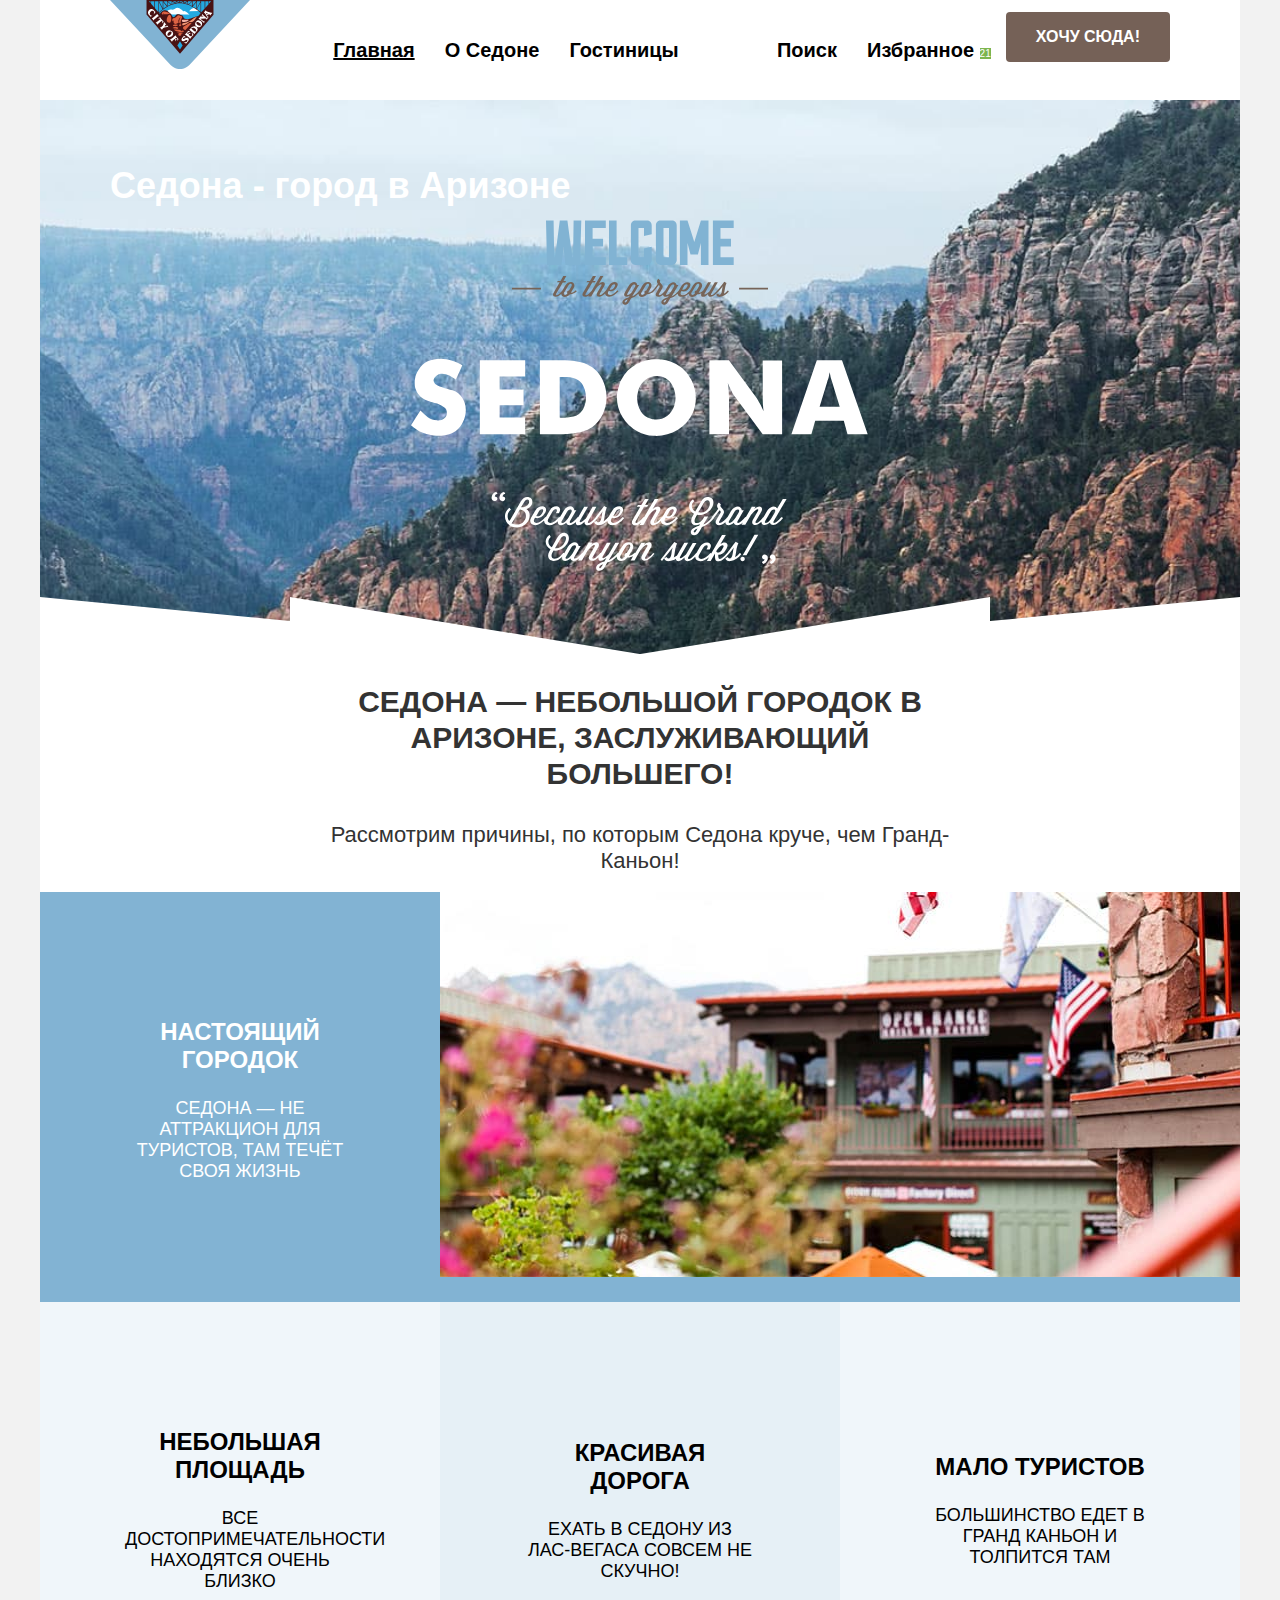
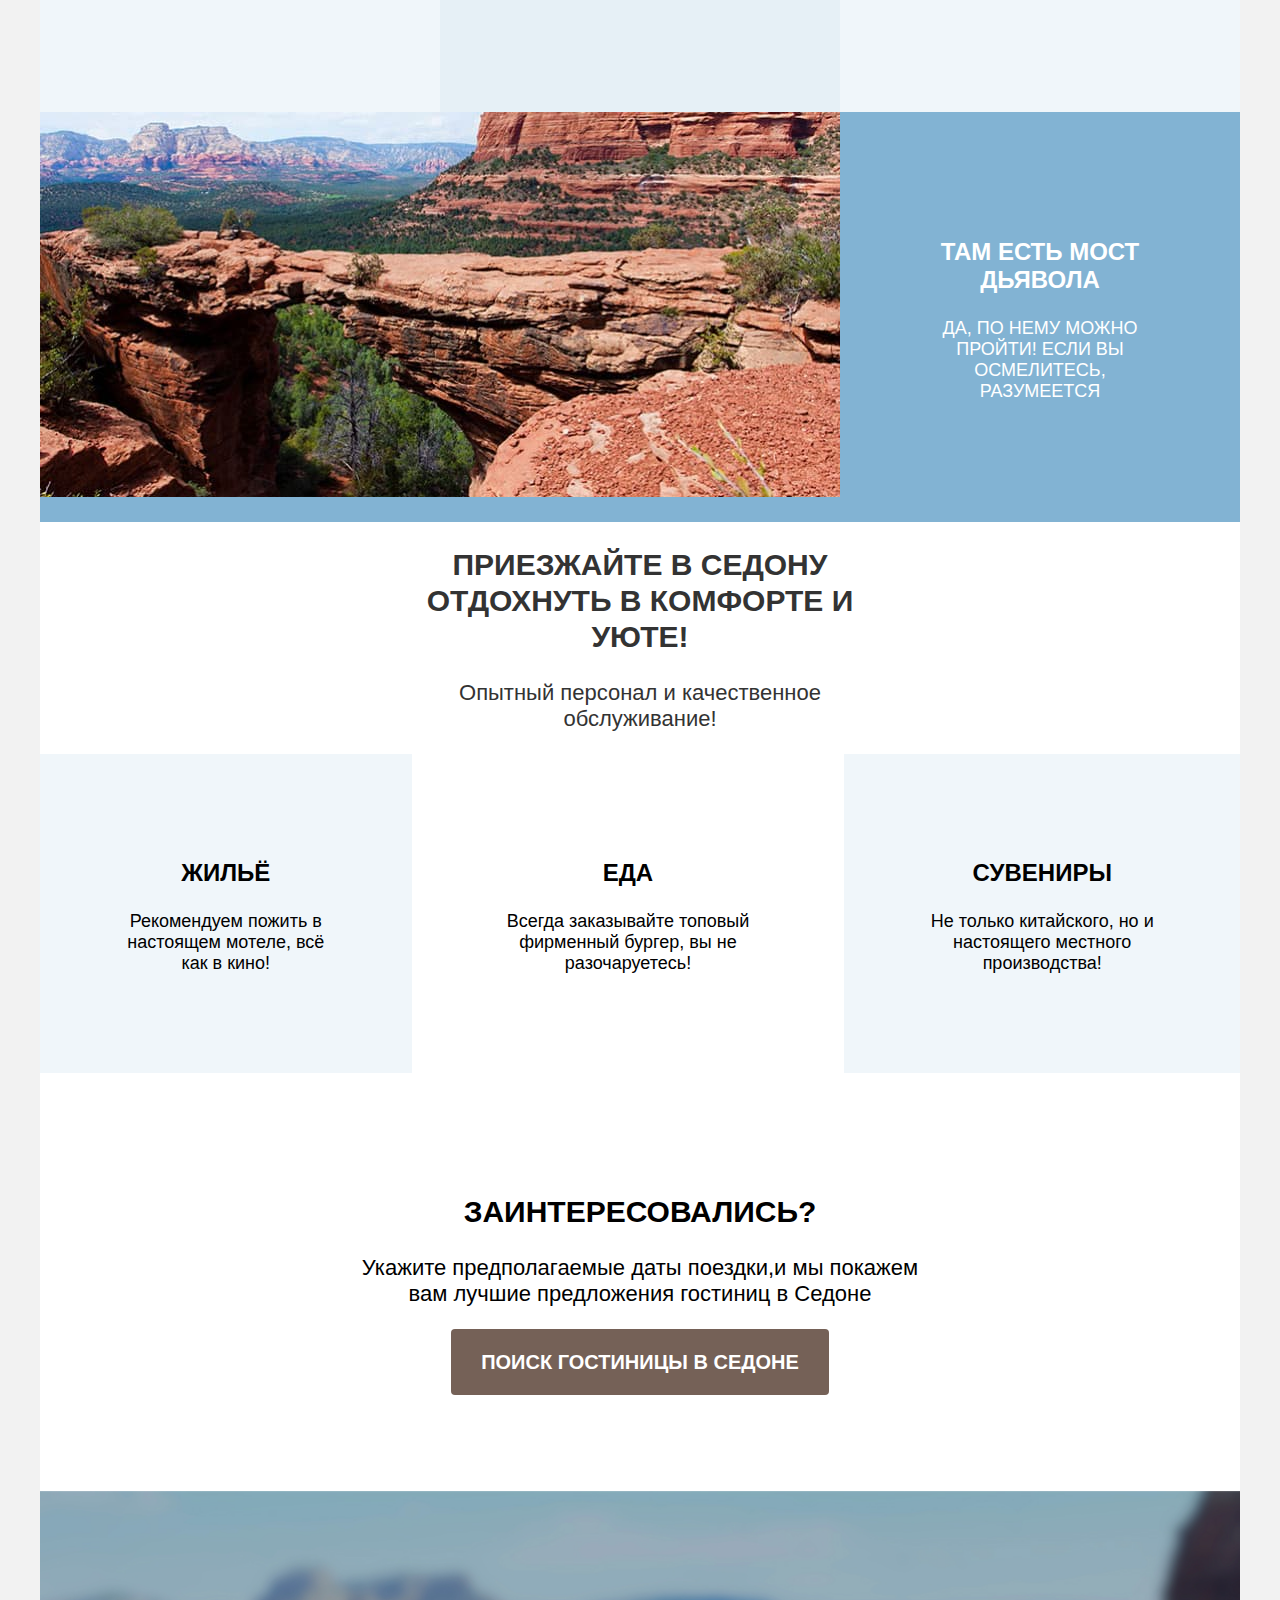
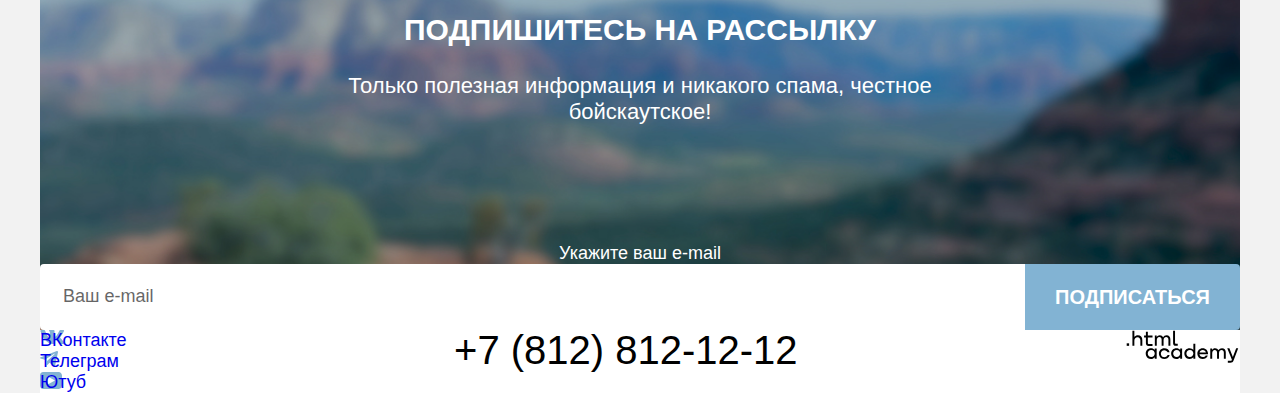
==== commit e611d73e: "Добавляет флексы last" ====
--- a/index.html
+++ b/index.html
@@ -1,158 +1,182 @@
-<!DOCTYPE html>
-<html lang="ru">
-
-  <head>
-    <meta charset="utf-8">
-    <title>HTML Academy: Седона</title>
-    <link rel="stylesheet" href="styles/styles.css">
-  </head>
-
-  <body>
-    <div class="container">
-      <header data-test="header" class="page-header">
-        <nav class="navigation">
-          <a class="navigation-logo" href="index.html" aria-current="page">
-            <img class="page-header-logo" alt="Логотип города Седона" src="images/logo.svg" width="140" height="70">
-          </a>
-          <ul class="navigation-list">
-            <li class="navigation-item">
-              <a class="navigation-link-current" aria-current="page" href="index.html">Главная</a>
-            </li>
-            <li class="navigation-item">
-              <a class="navigation-link" href="#">О Седоне</a>
-            </li>
-            <li class="navigation-item">
-              <a class="navigation-link" href="catalog.html">Гостиницы</a>
-            </li>
-          </ul>
-          <ul class="navigation-user">
-            <li class="navigation-user-item">
-              <a class="navigation-link" href="#">
-                <span class="visually-hidden">Поиск</span></a>
-            </li>
-            <li class="navigation-user-item">
-              <a class="navigation-link" href="#">
-                <span class="visually-hidden">Избранное</span>
-                <span class="likes-number">21</span></a>
-            </li>
-          </ul>
-          <div>
-            <button class="button navigation">ХОЧУ СЮДА!</button>
-          </div>
-        </nav>
-      </header>
-
-      <main class="main-container main-index">
-        <div class="page-container">
-          <section class="welcome">
-            <h1 class="visually-hidden">Седона - город в Аризоне </h1>
-            <img class="welcome-svg" src="images/welcome.svg" width="458" height="352"
-              alt="Welcome to the gorgeous Sedona because the Grand Canyon sucks!">
-          </section>
-          <section data-test="advantages" class="advantages">
-            <p>Седона — небольшой городок в Аризоне,
-              заслуживающий большего!</p>
-            <h2>Рассмотрим причины, по которым Седона круче, чем Гранд-Каньон!</h2>
-            <ul class="advantages-list">
-              <li class="advantages-item">
-                <div>
-                  <h3>Настоящий городок</h3>
-                  <p>Седона — не аттракцион для туристов, там течёт своя жизнь</p>
-                </div>
-                <img class="advantages-photo-1" src="images/index-image-1.jpg" width="800" height="385"
-                  alt="Ресторан в городе Седона">
-              </li>
-              <li class="advantages-item">
-                <h3>Небольшая площадь</h3>
-                <p>Все достопримечательности находятся очень близко</p>
-              </li>
-              <li class="advantages-item">
-                <h3>Красивая дорога</h3>
-                <p>Ехать в Седону из Лас-Вегаса совсем не скучно!</p>
-              </li>
-              <li class="advantages-item">
-                <h3>Мало туристов</h3>
-                <p>Большинство едет в Гранд Каньон и толпится там</p>
-              </li>
-              <li class="advantages-item">
-                <img class="advantages-photo-2" src="images//index-image-2.jpg" width="800" height="385"
-                  alt="Каменный мост в скалах из красного песчаника в Седоне">
-                <div>
-                  <h3>Там есть мост дьявола</h3>
-                  <p>Да, по нему можно пройти! Если вы осмелитесь, разумеется</p>
-                </div>
-              </li>
-            </ul>
-          </section>
-          <section class="invitation">
-            <h2>Приезжайте в Седону отдохнуть в комфорте и уюте!</h2>
-            <p>Опытный персонал и качественное обслуживание!</p>
-            <ul class="reasons-list">
-              <li class="reasons-item">
-                <h3>Жильё</h3>
-                <p class="reasons-text">Рекомендуем пожить в настоящем мотеле,
-                  всё как в кино!</p>
-              </li>
-              <li class="reasons-item">
-                <h3>Еда</h3>
-                <p class="reasons-text">Всегда заказывайте
-                  топовый фирменный бургер, вы не разочаруетесь!</p>
-              </li>
-              <li class="reasons-item">
-                <h3>Сувениры</h3>
-                <p class="reasons-text">Не только китайского,
-                  но и настоящего местного производства!</p>
-              </li>
-            </ul>
-          </section>
-          <section class="best-deal">
-            <h2>Заинтересовались?</h2>
-            <p>Укажите предполагаемые даты поездки,и мы покажем вам лучшие предложения гостиниц в Седоне</p>
-            <button class="button search">Поиск гостиницы в Седоне</button>
-          </section>
-          <section data-test="subscribe" class="mailing">
-            <h2>Подпишитесь на рассылку</h2>
-            <p>Только полезная информация и никакого спама, честное бойскаутское!</p>
-            <form class="subscribe-form" action="https://echo.htmlacademy.ru/" method="post">
-              <label class="visually-hidden" for="subscribe-email">Укажите ваш e-mail</label>
-              <div class="text-field-group">
-                <input class="text-field" type="text" id="subscribe-email" name="user-email" placeholder="Ваш e-mail"
-                  required>
-                <button class="button subscribe" type="submit">Подписаться</button>
-              </div>
-            </form>
-          </section>
-        </div>
-      </main>
-      <footer data-test="footer" class="page-footer">
-        <div class="social-network">
-          <ul class="social-network-list">
-            <li class="social-network-item">
-              <a class="social-network-vk" href="https://vk.com/htmlacademy">
-                <span class="visually-hidden">ВКонтакте</span>
-              </a>
-            </li>
-            <li class="social-network-item">
-              <a class="social-network-tg" href="https://t.me/s/htmlacademy">
-                <span class="visually-hidden">Телеграм</span>
-              </a>
-            </li>
-            <li class="social-network-item">
-              <a class="social-network-yt" href="https://www.youtube.com/channel/UChUxTMjJGo-JDRY8pNTGL2g">
-                <span class="visually-hidden">Ютуб</span>
-              </a>
-            </li>
-          </ul>
-        </div>
-        <div class="phone-number">
-          <a class="phone-number" href="tel:+78128121212">+7 (812) 812-12-12</a>
-        </div>
-        <div class="partner-logo">
-          <a class="partner-logo-link" href="https://htmlacademy.ru/"><img src="images/logo-partner.svg" width="115"
-              height="33" alt=""></a>
-        </div>
-      </footer>
-    </div>
-  </body>
-
-</html>
+<!DOCTYPE html>
+<html lang="ru">
+
+    <head>
+        <meta charset="utf-8">
+        <title>HTML Academy: Седона</title>
+        <link rel="stylesheet" href="styles/styles.css">
+    </head>
+
+    <body>
+        <div class="container">
+            <header class="page-header">
+                <a class="navigation-logo" href="index.html" aria-current="page">
+                    <img class="page-header-logo" alt="Логотип города Седона" src="images/logo.svg" width="140"
+                        height="70">
+                </a>
+                <nav class="navigation">
+                    <ul class="navigation-list">
+                        <li class="navigation-list-item">
+                            <a class="navigation-link-current" aria-current="page" href="index.html">Главная</a>
+                        </li>
+                        <li class="navigation-list-item">
+                            <a class="navigation-link" href="#">О Седоне</a>
+                        </li>
+                        <li class="navigation-list-item">
+                            <a class="navigation-link" href="catalog.html">Гостиницы</a>
+                        </li>
+                    </ul>
+                </nav>
+                <ul class="navigation-user">
+                    <li class="navigation-user-item">
+                        <a class="navigation-link" href="#">
+                            <span class="visually-hidden">Поиск</span></a>
+                    </li>
+                    <li class="navigation-user-item">
+                        <a class="navigation-link" href="#">
+                            <span class="visually-hidden">Избранное</span>
+                            <span class="likes-number">21</span></a>
+                    </li>
+                </ul>
+                <div>
+                    <button class="button desire">ХОЧУ СЮДА!</button>
+                </div>
+            </header>
+
+            <main class="main-container main-index">
+                <div class="page-container">
+                    <section class="welcome">
+                        <h1 class="visually-hidden">Седона - город в Аризоне </h1>
+                        <img class="welcome-svg" src="images/welcome.svg" width="458" height="352"
+                            alt="Welcome to the gorgeous Sedona because the Grand Canyon sucks!">
+                    </section>
+                    <section  class="advantages">
+                        <div class="padding-advantages">
+                            <p>Седона — небольшой городок в Аризоне,
+                                заслуживающий большего!</p>
+                            <h2>Рассмотрим причины, по которым Седона круче, чем Гранд-Каньон!</h2>
+                        </div>
+                        <ul class="advantages-list">
+                            <li class="advantages-item">
+                                <div class="padding-advantages-item">
+                                    <h3>Настоящий городок</h3>
+                                    <p>Седона — не аттракцион для туристов, там течёт своя жизнь</p>
+                                </div>
+                                <img class="advantages-photo-1" src="images/index-image-1.jpg" width="800" height="385"
+                                    alt="Ресторан в городе Седона">
+                            </li>
+                            <li class="advantages-item">
+                                <div class="padding-advantages-item">
+                                <h3>Небольшая площадь</h3>
+                                <p>Все достопримечательности находятся очень близко</p>
+                            </div>
+                            </li>
+                            <li class="advantages-item">
+                                <div class="padding-advantages-item">
+                                <h3>Красивая дорога</h3>
+                                <p>Ехать в Седону из Лас-Вегаса совсем не скучно!</p>
+                            </div>
+                            </li>
+                            <li class="advantages-item">
+                                <div class="padding-advantages-item">
+                                <h3>Мало туристов</h3>
+                                <p>Большинство едет в Гранд Каньон и толпится там</p>
+                            </div>
+                            </li>
+                            <li class="advantages-item">
+                                <img class="advantages-photo-2" src="images//index-image-2.jpg" width="800" height="385"
+                                    alt="Каменный мост в скалах из красного песчаника в Седоне">
+                                    <div class="padding-advantages-item">
+                                    <h3>Там есть мост дьявола</h3>
+                                    <p>Да, по нему можно пройти! Если вы осмелитесь, разумеется</p>
+                                </div>
+                            </li>
+                        </ul>
+                    </section>
+                    <section class="invitation">
+                        <div class="padding-reasons">
+                            <h2>Приезжайте в Седону отдохнуть в комфорте и уюте!</h2>
+                            <p>Опытный персонал и качественное обслуживание!</p>
+                        </div>
+                        <ul class="reasons-list">
+                            <li class="reasons-item">
+                                <div class="padding-reasons-item">
+                                <h3>Жильё</h3>
+                                <p class="reasons-text">Рекомендуем пожить в настоящем мотеле,
+                                    всё как в кино!</p>
+                                </div>
+                            </li>
+                            <li class="reasons-item">
+                                <div class="padding-reasons-item">
+                                <h3>Еда</h3>
+                                <p class="reasons-text">Всегда заказывайте
+                                    топовый фирменный бургер, вы не разочаруетесь!</p>
+                                </div>
+                            </li>
+                            <li class="reasons-item">
+                                <div class="padding-reasons-item">
+                                <h3>Сувениры</h3>
+                                <p class="reasons-text">Не только китайского,
+                                    но и настоящего местного производства!</p>
+                                </div>
+                            </li>
+                        </ul>
+                    </section>
+                    <section class="best-deal">
+                        <div class="padding-best-deal">
+                            <h2>Заинтересовались?</h2>
+                            <p>Укажите предполагаемые даты поездки,и мы покажем вам лучшие предложения гостиниц в Седоне
+                            </p>
+                            <button class="button search">Поиск гостиницы в Седоне</button>
+                        </div>
+                    </section>
+                    <section data-test="subscribe" class="mailing">
+                        <div class="padding-mail">
+                        <h2>Подпишитесь на рассылку</h2>
+                        <p>Только полезная информация и никакого спама, честное бойскаутское!</p>
+                    </div>
+                        <form class="subscribe-form" action="https://echo.htmlacademy.ru/" method="post">
+                            <label class="visually-hidden" for="subscribe-email">Укажите ваш e-mail</label>
+                            <div class="text-field-group">
+                                <input class="text-field" type="text" id="subscribe-email" name="user-email"
+                                    placeholder="Ваш e-mail" required>
+                                <button class="button subscribe" type="submit">Подписаться</button>
+                            </div>
+                        </form>
+
+                    </section>
+                </div>
+            </main>
+            <footer data-test="footer" class="page-footer">
+                <div class="social-network">
+                    <ul class="social-network-list">
+                        <li class="social-network-item">
+                            <a class="social-network-vk" href="https://vk.com/htmlacademy">
+                                <span class="visually-hidden">ВКонтакте</span>
+                            </a>
+                        </li>
+                        <li class="social-network-item">
+                            <a class="social-network-tg" href="https://t.me/s/htmlacademy">
+                                <span class="visually-hidden">Телеграм</span>
+                            </a>
+                        </li>
+                        <li class="social-network-item">
+                            <a class="social-network-yt"
+                                href="https://www.youtube.com/channel/UChUxTMjJGo-JDRY8pNTGL2g">
+                                <span class="visually-hidden">Ютуб</span>
+                            </a>
+                        </li>
+                    </ul>
+                </div>
+                <div class="phone-number">
+                    <a class="phone-number" href="tel:+78128121212">+7 (812) 812-12-12</a>
+                </div>
+                <div class="partner-logo">
+                    <a class="partner-logo-link" href="https://htmlacademy.ru/"><img src="images/logo-partner.svg"
+                            width="115" height="33" alt=""></a>
+                </div>
+            </footer>
+        </div>
+    </body>
+
+</html>
--- a/styles/styles.css
+++ b/styles/styles.css
@@ -31,35 +31,43 @@
     color: #333333;
     background-color: #f2f2f2;
 }
-.main-container {
-    flex-grow: 1;
+
+.page-header {
+    padding-left: 70px;
+    padding-right: 70px;
+    display: flex;
 }
 .navigation {
     display: flex;
-    width: 1060px;
     margin: 0 auto;
     padding: 0;
 }
 
 .navigation-list {
     display: flex;
-    margin: 0;
-    max-width: 339px;
     padding: 0;
 }
 
 .navigation-user {
     display: flex;
-    max-width: 132px;
-    margin-left:  auto;
-    padding: 0;
+    padding: 0;
+}
+.navigation-logo {
+    display: block;
+    width: 140px;
+    height: 64px;
+}
+.page-header-logo {
+    display: block;
+    width: 140px;
+    height: 70px;
 }
 .page-container {
     width: 1200px;
     margin: 0 auto;
     padding: 0;
 }
-.navigation-item,
+.navigation-list-item,
 .navigation-user-item,
 .view-item,
 .catalog-item,
@@ -70,17 +78,20 @@
     padding: 0;
     margin: 0;
 }
+.advantages {
+    width: 1200px;
+}
 .advantages-list {
     display: flex;
     flex-wrap: wrap;
     margin: 0;
     padding: 0;
 }
-
+.advantages-item {
+    display: flex;
+}
 .advantages-item:nth-child(odd) {
-    display: flex;
-    flex-grow: 1;
-    width: 100%;
+flex-grow: 1;
 }
 .advantages-item:nth-child(even) {
     display: flex;
@@ -94,7 +105,19 @@
     justify-content: center;
     flex-direction: column;
 }
+.padding-advantages-item {
+    padding: 102px 85px;
+}
+.padding-reasons-item {
+    padding: 81px 85px;
+}
+.advantages-photo-1, .advantages-photo-2 {
+    display: block;
+    height: 385px;
+}
 .navigation-link {
+    display: block;
+    padding: 20px 15px;
     font-size: 20px;
     line-height: 24px;
     font-weight: 700;
@@ -104,6 +127,8 @@
 }
 
 .navigation-link-current {
+    display: block;
+    padding: 20px 15px;
     font-size: 20px;
     line-height: 24px;
     font-weight: 700;
@@ -156,7 +181,9 @@
     background-color: rgba(229, 229, 229, 1);
     color: rgba(255, 255, 255, 1);
 }
-
+.desire {
+    margin: 12px 0;
+}
 .search {
     font-family: inherit;
     font-weight: 700;
@@ -288,6 +315,7 @@
     line-height: 36px;
     text-transform: uppercase;
     text-align: center;
+
 }
 
 .advantages h2 {
@@ -756,3 +784,26 @@
     margin: 0;
     padding: 0;
 }
+
+.padding-best-deal {
+    padding: 96px 304px;
+}
+.padding-mail {
+    padding: 96px 258px;
+}
+.padding-advantages p {
+    padding-left: 290px;
+    padding-right: 290px;
+}
+.padding-advantages h2 {
+    padding-left: 274.5px;
+    padding-right: 274.5px;
+}
+.padding-reasons h2 {
+    padding-left: 347.5px;
+    padding-right: 347.5px;
+}
+.padding-reasons p {
+    padding-left: 355px;
+    padding-right: 355px;
+}
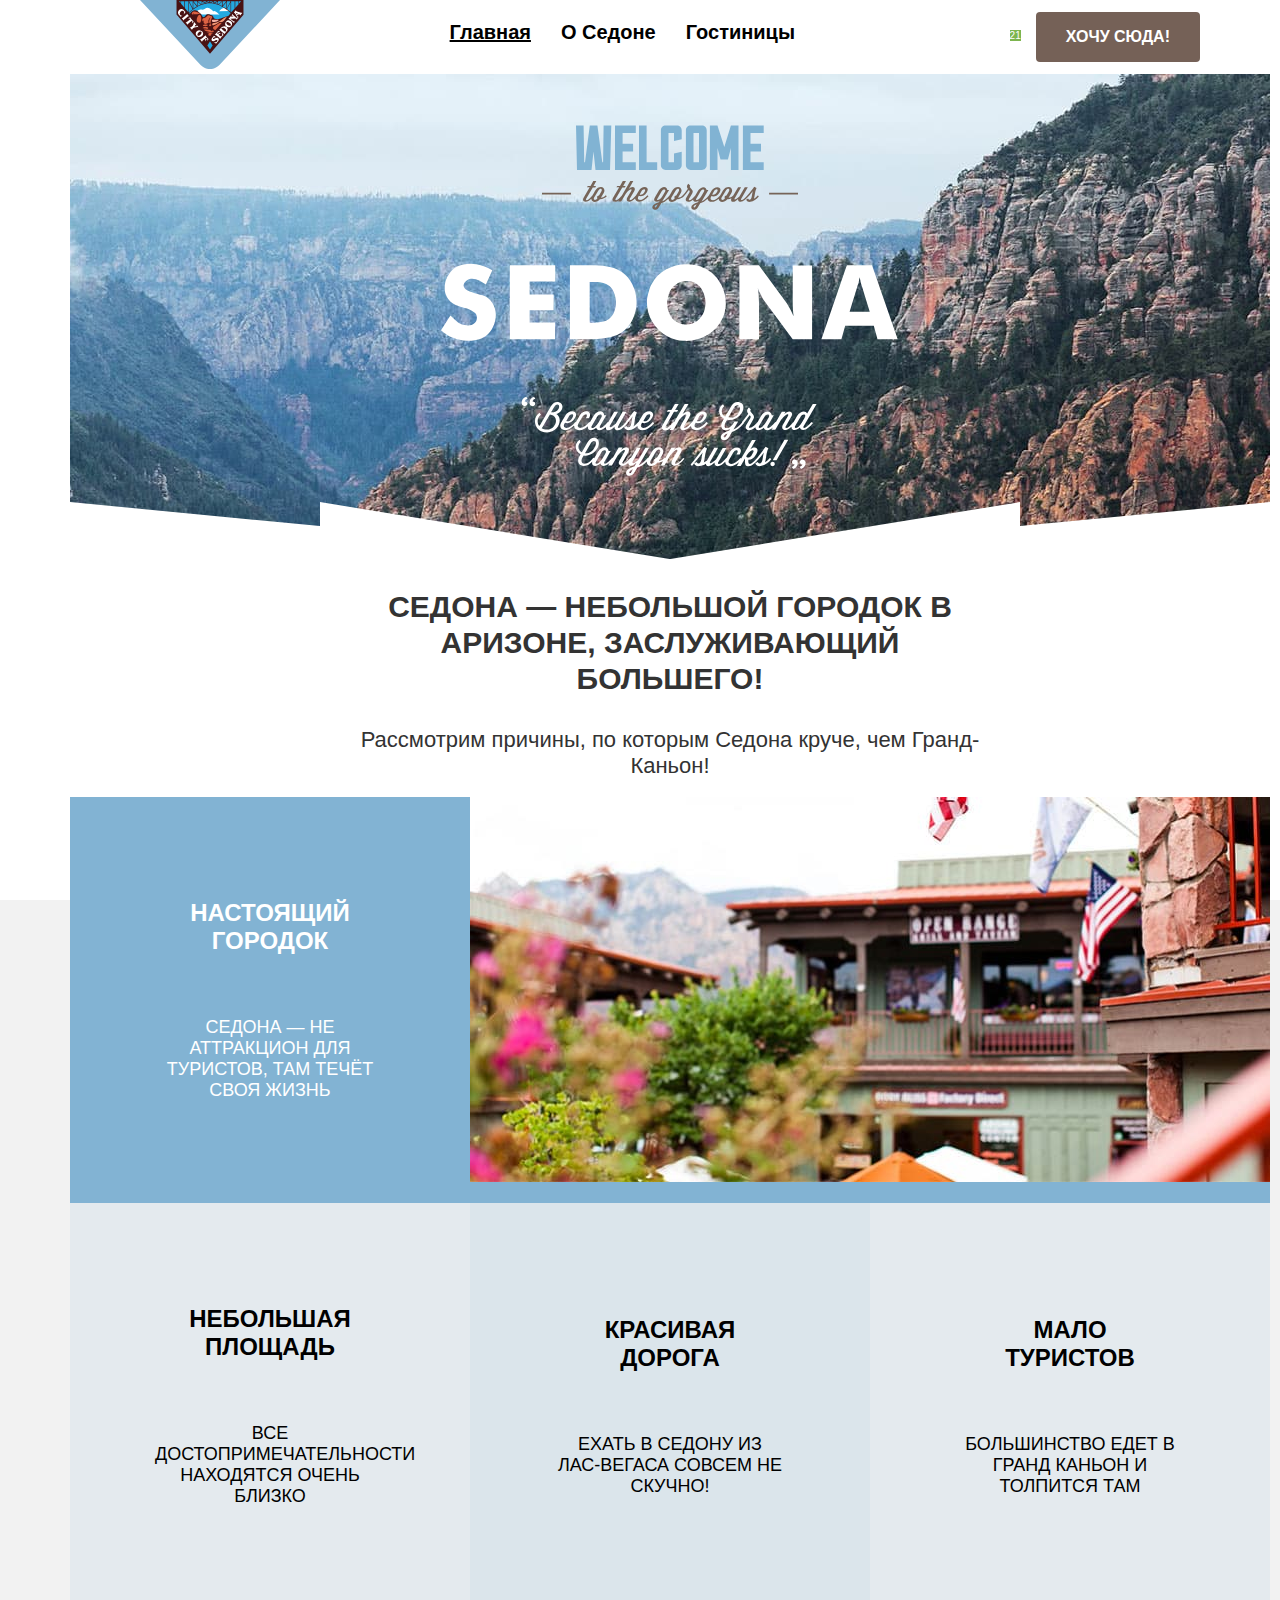
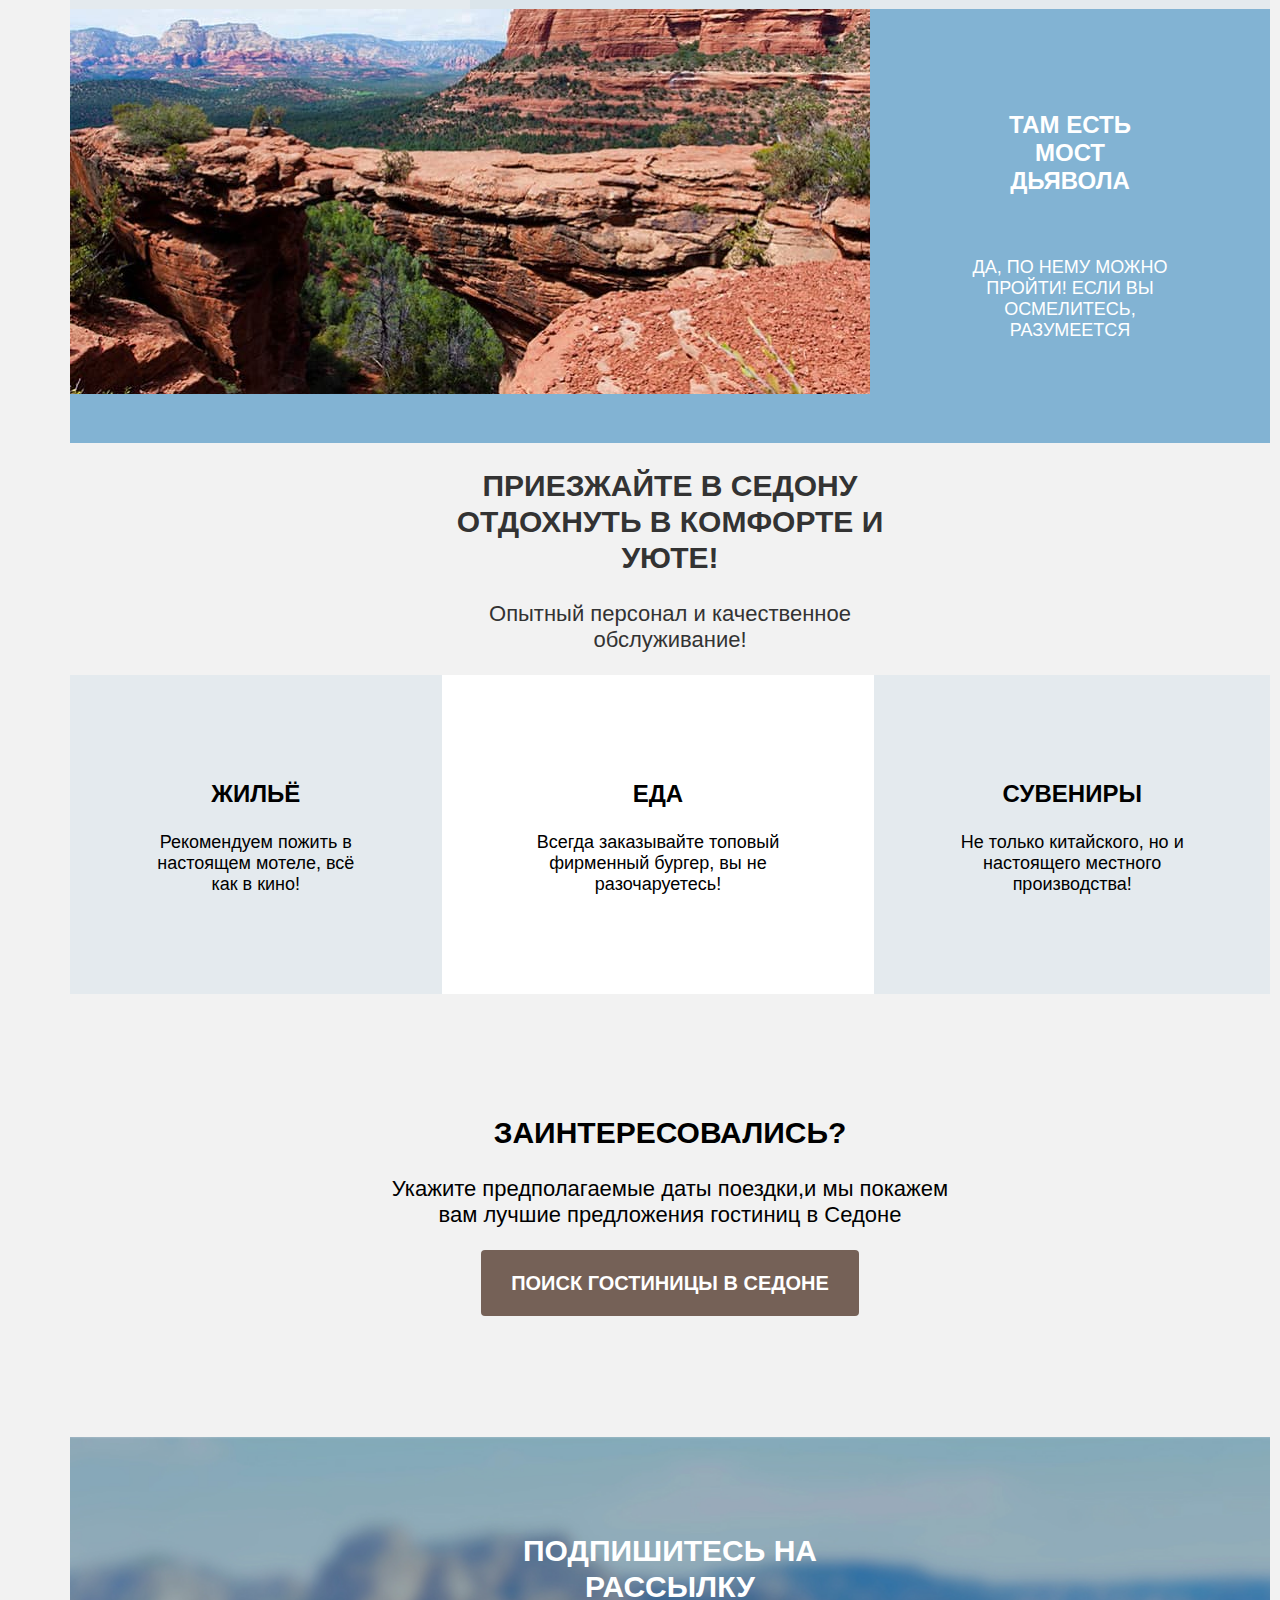
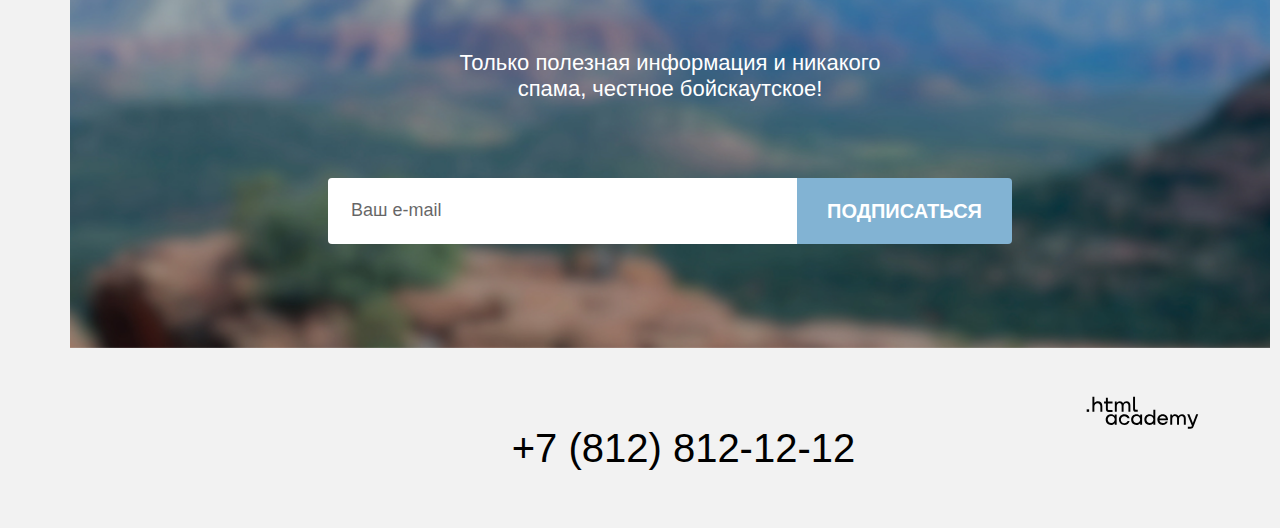
==== commit 4450d24e: "Добавляет микросетку" ====
--- a/index.html
+++ b/index.html
@@ -151,17 +151,17 @@
                 <div class="social-network">
                     <ul class="social-network-list">
                         <li class="social-network-item">
-                            <a class="social-network-vk" href="https://vk.com/htmlacademy">
+                            <a class="social-network-link" href="https://vk.com/htmlacademy">
                                 <span class="visually-hidden">ВКонтакте</span>
                             </a>
                         </li>
                         <li class="social-network-item">
-                            <a class="social-network-tg" href="https://t.me/s/htmlacademy">
+                            <a class="social-network-link" href="https://t.me/s/htmlacademy">
                                 <span class="visually-hidden">Телеграм</span>
                             </a>
                         </li>
                         <li class="social-network-item">
-                            <a class="social-network-yt"
+                            <a class="social-network-link"
                                 href="https://www.youtube.com/channel/UChUxTMjJGo-JDRY8pNTGL2g">
                                 <span class="visually-hidden">Ютуб</span>
                             </a>
--- a/styles/styles.css
+++ b/styles/styles.css
@@ -45,12 +45,15 @@
 
 .navigation-list {
     display: flex;
-    padding: 0;
+    margin: 0;
+    padding: 0;
+    flex-wrap: wrap;
 }
 
 .navigation-user {
     display: flex;
     padding: 0;
+    margin: 0;
 }
 .navigation-logo {
     display: block;
@@ -66,6 +69,13 @@
     width: 1200px;
     margin: 0 auto;
     padding: 0;
+}
+.catalog-list {
+    display: flex;
+}
+.number-field {
+    width: 143px;
+    padding-right: 2px;
 }
 .navigation-list-item,
 .navigation-user-item,
@@ -105,8 +115,20 @@
     justify-content: center;
     flex-direction: column;
 }
-.padding-advantages-item {
-    padding: 102px 85px;
+.drop-down-list {
+    padding-right: 70px;
+}
+.advantages-item h3{
+    padding-top: 102px;
+    padding-bottom: 62px;
+    padding-left: 112.5px;
+    padding-right: 112.5px;
+}
+.advantages-item p{
+    padding-top: 0;
+    padding-bottom: 102px;
+    padding-left: 85px;
+    padding-right: 85px;
 }
 .padding-reasons-item {
     padding: 81px 85px;
@@ -190,7 +212,12 @@
     font-size: 20px;
     line-height: 180%;
 }
-
+.text-field-group {
+    padding-top: 0;
+    padding-bottom: 104px;
+    padding-left: 258px;
+    padding-right: 258px;
+}
 .subscribe {
     font-size: 20px;
     line-height: 180%;
@@ -245,7 +272,10 @@
 .apply {
     background-color: rgba(130, 179, 211, 1);
 }
-
+.button-flex {
+    display: flex;
+    flex-direction: column;
+}
 .apply:focus {
     background-color: #68a2ca;
 }
@@ -339,6 +369,7 @@
     font-size: 18px;
     line-height: 21px;
     text-align: center;
+    margin: 0;
 }
 
 .advantages-item h3 {
@@ -347,14 +378,9 @@
     line-height: 28px;
     text-transform: uppercase;
     text-align: center;
-}
-
-.advantages-item p {
-    font-weight: 400;
-    font-size: 18px;
-    line-height: 21px;
-    text-align: center;
-}
+    margin: 0;
+}
+
 
 .welcome {
     background-image: url("../images/divider-hero.svg"), url(../images/hero-img.jpg);
@@ -509,23 +535,6 @@
     color: rgba(117, 97, 87, 0.3);
 }
 
-.social-network-vk {
-    background-image: url("../images/vk.svg");
-    border: none;
-    background-repeat: no-repeat;
-}
-
-.social-network-tg {
-    background-image: url("../images/tg.svg");
-    border: none;
-    background-repeat: no-repeat;
-}
-
-.social-network-yt {
-    background-image: url("../images/youtube.svg");
-    border: none;
-    background-repeat: no-repeat;
-}
 
 
 .navigation-link-current:nth-child(3) {
@@ -574,14 +583,26 @@
 .catalog-choice {
     color: #000000;
 }
-
+.catalog-flex {
+    display: flex;
+    padding-top: 50px;
+    padding-bottom: 40px;
+}
 .catalog-title {
     font-weight: 700;
     font-size: 30px;
     line-height: 120%;
     text-transform: uppercase;
-}
-
+    padding-right: 200px;
+    padding-top: 6.5px;
+    padding-bottom: 6.5px;
+    margin: 0;
+}
+.drop-down-list {
+    padding-top: 0;
+    padding-bottom: 0;
+    padding-right: 70px;
+}
 select {
     font-weight: 400;
     font-size: 18px;
@@ -621,9 +642,17 @@
     border-width: 1px;
     border-color: #e5e5e5;
 }
-
+.pagination {
+    display: flex;
+    margin: 0;
+    padding-left: 70px;
+    padding-right: 70px;
+    width: 400px;
+}
 .pagination-item {
     list-style-type: none;
+    flex-grow: 1;
+    padding-right: 8px;
 }
 
 .pagination-link {
@@ -636,6 +665,8 @@
     color: #ffffff;
     background-color: #82b3d3;
     display: block;
+    min-width: 60px;
+    min-height: 60px;
 }
 
 .pagination-link:focus {
@@ -687,15 +718,40 @@
     font-size: 18px;
     line-height: 24px;
 }
+.catalog-filter-group {
+    padding-right: 70px;
+}
+.catalog-filter-group:nth-last-child(1) {
+    padding-right: 70px;
+}
 
 .catalog-view {
     color: #000000;
 }
-
+.catalog-filter-title {
+    padding-bottom: 32px;
+}
+.catalog-filter-item {
+    padding-bottom: 16px;
+}
+.catalog-filter-list li:nth-last-child(1) {
+    padding-bottom: 73px;
+}
+.breadcrumbs {
+    display: flex;
+    padding-bottom: 40px;
+    padding-left: 0;
+    margin: 0;
+}
 .breadcrumbs-item {
     list-style-type: none;
-}
-
+    padding-right: 10px;
+    padding-left: 10px;
+}
+.breadcrumbs-item:nth-child(1) {
+    min-width: 13px;
+    min-height: 15px;
+}
 .breadcrumbs-link {
     font-weight: 400;
     font-size: 16px;
@@ -714,11 +770,26 @@
 .breadcrumbs-link:active {
     color: rgba(255, 255, 255, 0.3);
 }
-
+.inner-header {
+    padding-left: 70px;
+    padding-top: 35px;
+    padding-right: 70px;
+
+}
+.inner-header-title {
+    padding-right: 635.6px;
+    padding-bottom: 8px;
+    margin: 0;
+    display: block;
+}
 .container {
     background-color: #ffffff;
     width: 1200px;
     margin: 0 auto;
+    height: 100%;
+    padding-left: 70px;
+    padding-right: 70px;
+
 
 }
 
@@ -759,7 +830,22 @@
     font-size: 18px;
     line-height: 133%
 }
-
+.visually-hidden {
+    position: absolute;
+    width: 1px;
+    height: 1px;
+    margin: -1px;
+    border: 0;
+    padding: 0;
+    white-space: nowrap;
+    clip-path: inset(100%);
+    clip: rect(0 0 0 0);
+    overflow: hidden;
+}
+.catalog-filter-list {
+    margin: 0;
+    padding: 0;
+}
 .catalog-filter-item {
     list-style-type: none;
 }
@@ -781,15 +867,50 @@
     justify-content: space-between;
 }
 .social-network-list {
-    margin: 0;
-    padding: 0;
-}
-
+    display: flex;
+    margin: 0;
+    padding: 0;
+    flex-wrap: wrap;
+    padding-left: 70px;
+    padding-top: 45px;
+}
+.social-network-link {
+    display: block;
+    min-width: 24px;
+    padding-top: 45px;
+    padding-bottom: 35px;
+    padding-left: 11.67px;
+    padding-right: 11.67px;
+}
 .padding-best-deal {
     padding: 96px 304px;
 }
-.padding-mail {
-    padding: 96px 258px;
+.phone-number {
+    display: block;
+    padding-top: 40px;
+    padding-bottom: 30px;
+}
+.partner-logo {
+    display: flex;
+    flex-grow: 0;
+}
+.partner-logo-link {
+    display: block;
+    padding-top: 48.5px;
+    padding-right: 70px;
+}
+
+.padding-mail h2{
+    padding-top: 96px;
+    padding-bottom: 20px;
+    padding-left: 398px;
+    padding-right: 398px;
+}
+.padding-mail p{
+    padding-top: 0;
+    padding-bottom: 54px;
+    padding-left: 362.5px;
+    padding-right: 362.5px;
 }
 .padding-advantages p {
     padding-left: 290px;
